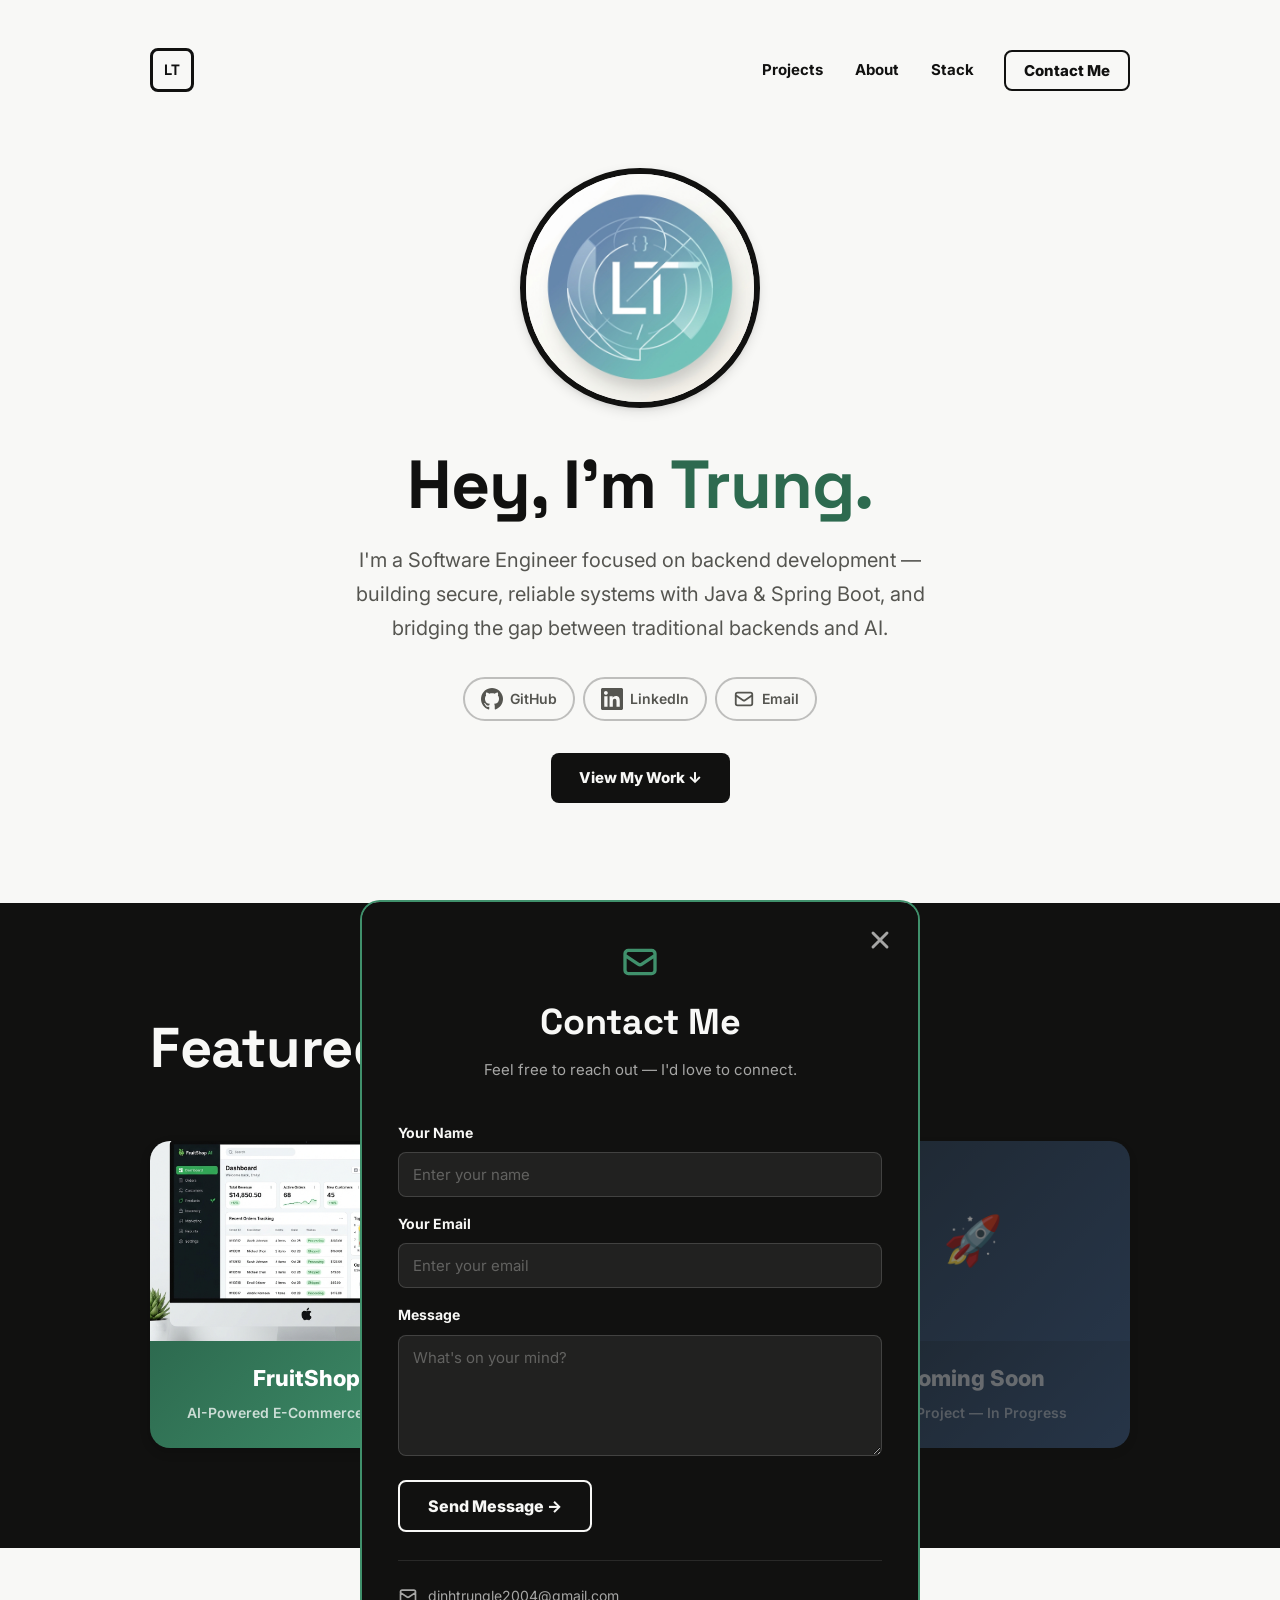
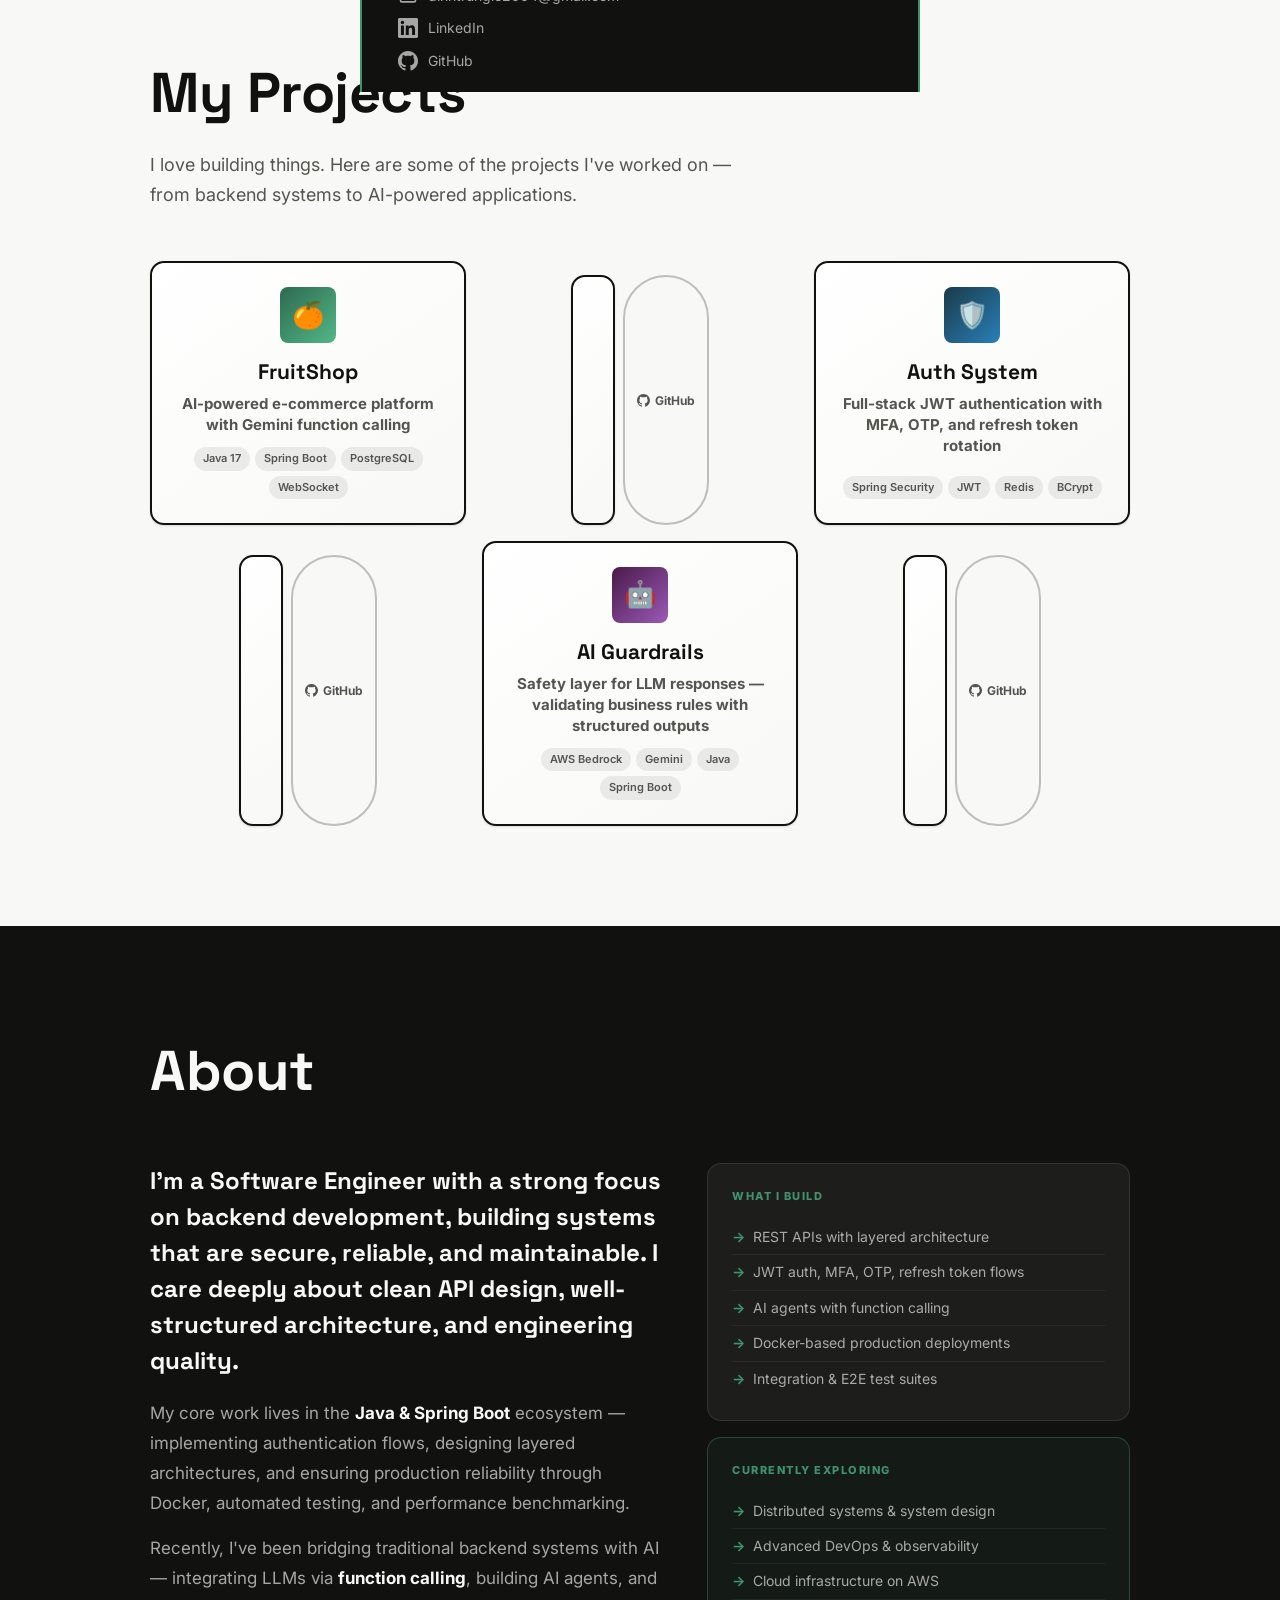
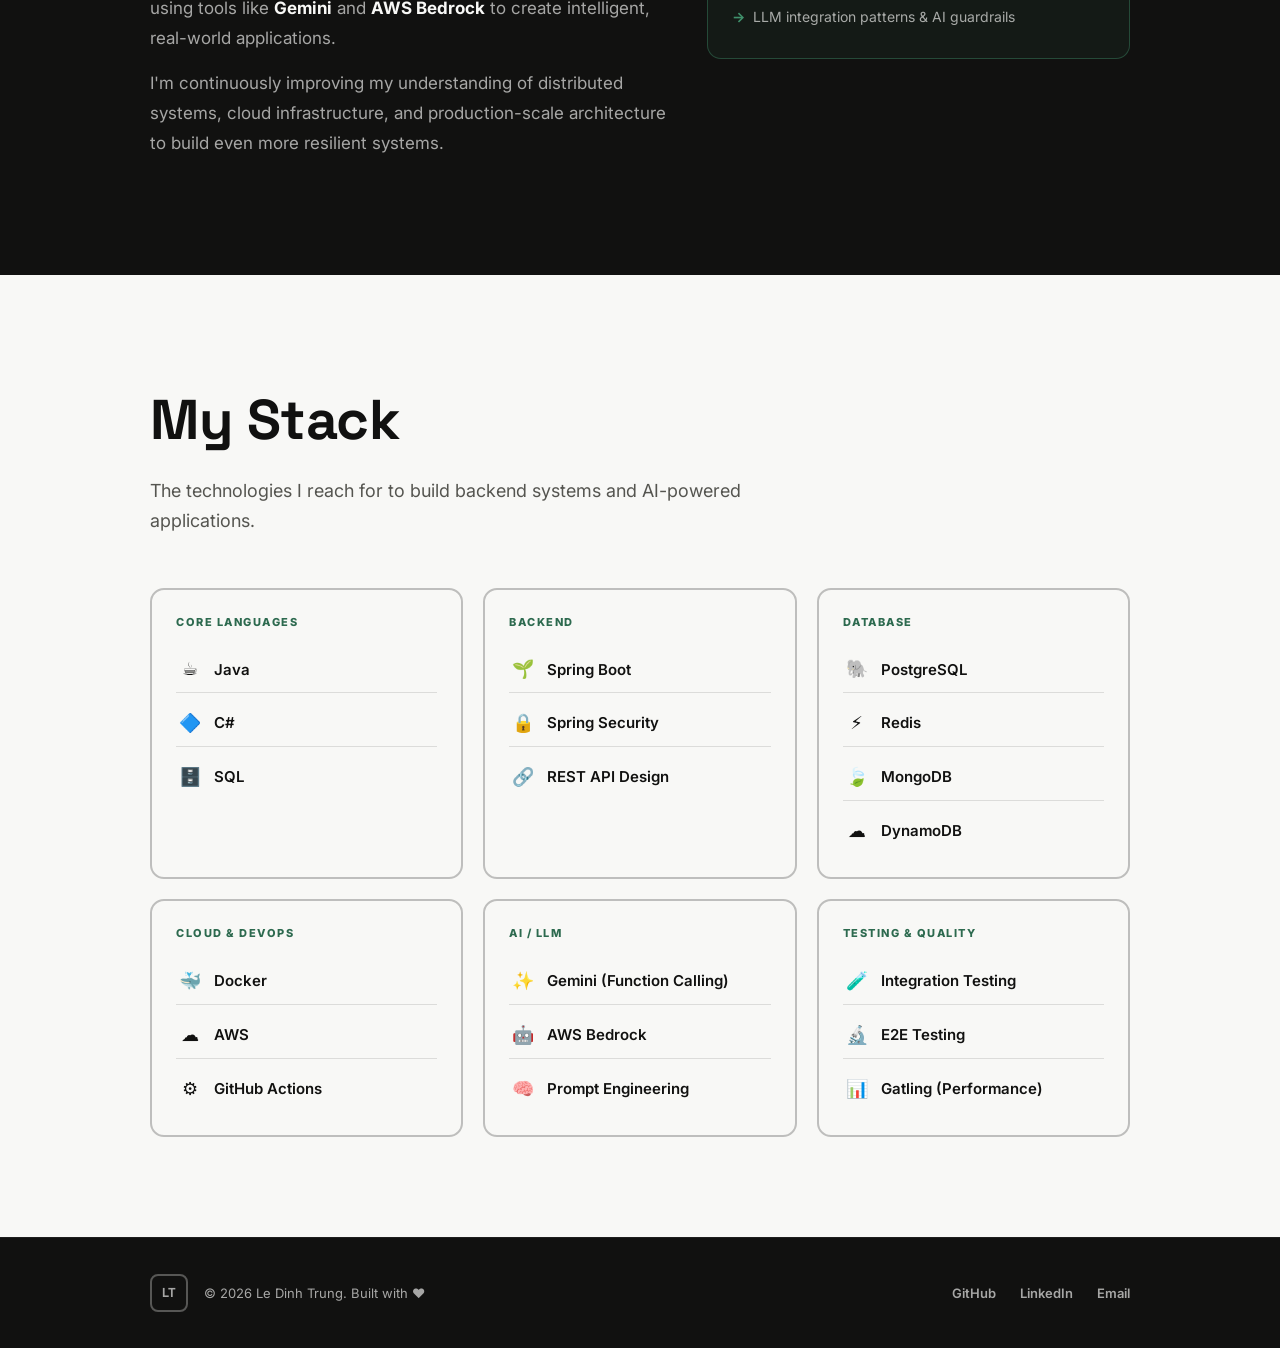
==== index.html @ ae36552a "push" ====
<!DOCTYPE html>
<html lang="en">
<head>
  <meta charset="UTF-8" />
  <meta name="viewport" content="width=device-width, initial-scale=1.0" />
  <meta name="description" content="Le Dinh Trung — Software Engineer specializing in backend development with Java & Spring Boot. Building secure, reliable systems and AI-powered applications." />
  <meta name="keywords" content="Le Dinh Trung, Backend Engineer, Java, Spring Boot, Software Engineer, Portfolio" />
  <meta name="author" content="Le Dinh Trung" />
  <meta property="og:title" content="Le Dinh Trung — Software Engineer" />
  <meta property="og:description" content="Backend Engineer building secure systems and AI-powered applications with Java & Spring Boot." />
  <meta property="og:type" content="website" />
  <title>Le Dinh Trung — Software Engineer</title>
  <link rel="preconnect" href="https://fonts.googleapis.com" />
  <link rel="preconnect" href="https://fonts.gstatic.com" crossorigin />
  <link href="https://fonts.googleapis.com/css2?family=Inter:wght@400;500;600;700;800;900&family=Space+Grotesk:wght@400;500;600;700&display=swap" rel="stylesheet" />
  <link rel="stylesheet" href="css/style.css" />
</head>
<body id="top">

  <!-- ========== STICKY NAV (shows on scroll) ========== -->
  <nav id="sticky-nav" aria-label="Sticky navigation">
    <div class="nav-inner">
      <a href="#top" class="nav-logo" aria-label="Go to top">LT</a>
      <div class="nav-links">
        <a href="#projects" class="nav-link">Projects</a>
        <a href="#about" class="nav-link">About</a>
        <a href="#stack" class="nav-link">Stack</a>
        <button class="nav-contact-btn" onclick="openContact()" aria-label="Open contact panel">Contact Me</button>
      </div>
      <button class="mobile-menu-btn" id="mobile-menu-btn" onclick="openMobileNav()" aria-label="Open menu" aria-expanded="false">
        <span></span><span></span><span></span>
      </button>
    </div>
  </nav>

  <!-- ========== MOBILE NAV OVERLAY ========== -->
  <div id="mobile-nav" class="mobile-nav" role="dialog" aria-modal="true" aria-label="Mobile navigation">
    <button class="mobile-nav-close" onclick="closeMobileNav()" aria-label="Close menu">
      <svg xmlns="http://www.w3.org/2000/svg" width="28" height="28" fill="none" viewBox="0 0 24 24" stroke="currentColor" stroke-width="2.5">
        <path stroke-linecap="round" stroke-linejoin="round" d="M6 18L18 6M6 6l12 12" />
      </svg>
    </button>
    <div class="mobile-nav-logo">LT</div>
    <nav class="mobile-nav-links" aria-label="Mobile navigation links">
      <a href="#projects" onclick="closeMobileNav()">Projects</a>
      <a href="#about" onclick="closeMobileNav()">About</a>
      <a href="#stack" onclick="closeMobileNav()">Stack</a>
      <button onclick="openContact(); closeMobileNav()">Contact Me</button>
    </nav>
  </div>

  <!-- ========== CONTACT PANEL ========== -->
  <div id="contact-panel" class="contact-panel" role="dialog" aria-modal="true" aria-label="Contact form">
    <button class="contact-close" onclick="closeContact()" aria-label="Close contact panel">
      <svg xmlns="http://www.w3.org/2000/svg" width="28" height="28" fill="none" viewBox="0 0 24 24" stroke="currentColor" stroke-width="2.5">
        <path stroke-linecap="round" stroke-linejoin="round" d="M6 18L18 6M6 6l12 12" />
      </svg>
    </button>
    <div class="contact-panel-inner">
      <div class="contact-icon">
        <svg xmlns="http://www.w3.org/2000/svg" width="40" height="40" fill="none" viewBox="0 0 24 24" stroke="currentColor" stroke-width="2">
          <path stroke-linecap="round" stroke-linejoin="round" d="M3 8l7.89 5.26a2 2 0 002.22 0L21 8M5 19h14a2 2 0 002-2V7a2 2 0 00-2-2H5a2 2 0 00-2 2v10a2 2 0 002 2z" />
        </svg>
      </div>
      <h2 class="contact-title">Contact Me</h2>
      <p class="contact-subtitle">Feel free to reach out — I'd love to connect.</p>
      <form class="contact-form" action="mailto:dinhtrungle2004@gmail.com" method="GET" enctype="text/plain" id="contact-form">
        <label for="contact-name">Your Name</label>
        <input type="text" id="contact-name" name="Your Name" placeholder="Enter your name" required />
        <label for="contact-email">Your Email</label>
        <input type="email" id="contact-email" name="Your Email" placeholder="Enter your email" required />
        <label for="contact-message">Message</label>
        <textarea id="contact-message" name="body" placeholder="What's on your mind?" rows="5" required></textarea>
        <button type="submit" class="contact-submit">Send Message →</button>
      </form>
      <div class="contact-links">
        <a href="mailto:dinhtrungle2004@gmail.com" target="_blank" rel="noopener" aria-label="Email">
          <svg xmlns="http://www.w3.org/2000/svg" width="20" height="20" fill="none" viewBox="0 0 24 24" stroke="currentColor" stroke-width="2"><path stroke-linecap="round" stroke-linejoin="round" d="M3 8l7.89 5.26a2 2 0 002.22 0L21 8M5 19h14a2 2 0 002-2V7a2 2 0 00-2-2H5a2 2 0 00-2 2v10a2 2 0 002 2z" /></svg>
          dinhtrungle2004@gmail.com
        </a>
        <a href="https://www.linkedin.com/in/trung-wolford/" target="_blank" rel="noopener" aria-label="LinkedIn">
          <svg xmlns="http://www.w3.org/2000/svg" width="20" height="20" viewBox="0 0 24 24" fill="currentColor"><path d="M20.447 20.452h-3.554v-5.569c0-1.328-.027-3.037-1.852-3.037-1.853 0-2.136 1.445-2.136 2.939v5.667H9.351V9h3.414v1.561h.046c.477-.9 1.637-1.85 3.37-1.85 3.601 0 4.267 2.37 4.267 5.455v6.286zM5.337 7.433c-1.144 0-2.063-.926-2.063-2.065 0-1.138.92-2.063 2.063-2.063 1.14 0 2.064.925 2.064 2.063 0 1.139-.925 2.065-2.064 2.065zm1.782 13.019H3.555V9h3.564v11.452zM22.225 0H1.771C.792 0 0 .774 0 1.729v20.542C0 23.227.792 24 1.771 24h20.451C23.2 24 24 23.227 24 22.271V1.729C24 .774 23.2 0 22.222 0h.003z"/></svg>
          LinkedIn
        </a>
        <a href="https://github.com/TrungWolford" target="_blank" rel="noopener" aria-label="GitHub">
          <svg xmlns="http://www.w3.org/2000/svg" width="20" height="20" viewBox="0 0 24 24" fill="currentColor"><path d="M12 0c-6.626 0-12 5.373-12 12 0 5.302 3.438 9.8 8.207 11.387.599.111.793-.261.793-.577v-2.234c-3.338.726-4.033-1.416-4.033-1.416-.546-1.387-1.333-1.756-1.333-1.756-1.089-.745.083-.729.083-.729 1.205.084 1.839 1.237 1.839 1.237 1.07 1.834 2.807 1.304 3.492.997.107-.775.418-1.305.762-1.604-2.665-.305-5.467-1.334-5.467-5.931 0-1.311.469-2.381 1.236-3.221-.124-.303-.535-1.524.117-3.176 0 0 1.008-.322 3.301 1.23.957-.266 1.983-.399 3.003-.404 1.02.005 2.047.138 3.006.404 2.291-1.552 3.297-1.23 3.297-1.23.653 1.653.242 2.874.118 3.176.77.84 1.235 1.911 1.235 3.221 0 4.609-2.807 5.624-5.479 5.921.43.372.823 1.102.823 2.222v3.293c0 .319.192.694.801.576 4.765-1.589 8.199-6.086 8.199-11.386 0-6.627-5.373-12-12-12z"/></svg>
          GitHub
        </a>
      </div>
    </div>
  </div>
  <div id="contact-overlay" class="contact-overlay" onclick="closeContact()"></div>

  <!-- ========== HERO ========== -->
  <header id="hero" class="hero section-light">
    <div class="hero-inner container">
      <!-- Static nav (visible at top, hidden on scroll when sticky-nav appears) -->
      <nav class="hero-nav" aria-label="Primary navigation">
        <a href="#top" class="nav-logo" aria-label="Go to top">LT</a>
        <div class="nav-links">
          <a href="#projects" class="nav-link">Projects</a>
          <a href="#about" class="nav-link">About</a>
          <a href="#stack" class="nav-link">Stack</a>
          <button class="nav-contact-btn" onclick="openContact()" aria-label="Open contact panel">Contact Me</button>
        </div>
        <button class="mobile-menu-btn" onclick="openMobileNav()" aria-label="Open menu">
          <span></span><span></span><span></span>
        </button>
      </nav>

      <div class="hero-content">
        <div class="hero-avatar-wrap">
          <img
            src="img/profile.png"
            alt="Photo of Le Dinh Trung"
            class="hero-avatar"
            id="hero-avatar"
            loading="eager"
            onerror="this.src='img/profile-placeholder.svg'"
          />
        </div>
        <div class="hero-text fade-in-up">
          <h1 class="hero-greeting">
            Hey, I'm <span class="accent">Trung.</span>
          </h1>
          <p class="hero-intro">
            I'm a Software Engineer focused on backend development — building secure, reliable systems with Java &amp; Spring Boot, and bridging the gap between traditional backends and AI.
          </p>
          <div class="hero-socials">
            <a href="https://github.com/TrungWolford" target="_blank" rel="noopener" class="social-link" aria-label="GitHub profile">
              <svg xmlns="http://www.w3.org/2000/svg" width="22" height="22" viewBox="0 0 24 24" fill="currentColor"><path d="M12 0c-6.626 0-12 5.373-12 12 0 5.302 3.438 9.8 8.207 11.387.599.111.793-.261.793-.577v-2.234c-3.338.726-4.033-1.416-4.033-1.416-.546-1.387-1.333-1.756-1.333-1.756-1.089-.745.083-.729.083-.729 1.205.084 1.839 1.237 1.839 1.237 1.07 1.834 2.807 1.304 3.492.997.107-.775.418-1.305.762-1.604-2.665-.305-5.467-1.334-5.467-5.931 0-1.311.469-2.381 1.236-3.221-.124-.303-.535-1.524.117-3.176 0 0 1.008-.322 3.301 1.23.957-.266 1.983-.399 3.003-.404 1.02.005 2.047.138 3.006.404 2.291-1.552 3.297-1.23 3.297-1.23.653 1.653.242 2.874.118 3.176.77.84 1.235 1.911 1.235 3.221 0 4.609-2.807 5.624-5.479 5.921.43.372.823 1.102.823 2.222v3.293c0 .319.192.694.801.576 4.765-1.589 8.199-6.086 8.199-11.386 0-6.627-5.373-12-12-12z"/></svg>
              GitHub
            </a>
            <a href="https://www.linkedin.com/in/trung-wolford/" target="_blank" rel="noopener" class="social-link" aria-label="LinkedIn profile">
              <svg xmlns="http://www.w3.org/2000/svg" width="22" height="22" viewBox="0 0 24 24" fill="currentColor"><path d="M20.447 20.452h-3.554v-5.569c0-1.328-.027-3.037-1.852-3.037-1.853 0-2.136 1.445-2.136 2.939v5.667H9.351V9h3.414v1.561h.046c.477-.9 1.637-1.85 3.37-1.85 3.601 0 4.267 2.37 4.267 5.455v6.286zM5.337 7.433c-1.144 0-2.063-.926-2.063-2.065 0-1.138.92-2.063 2.063-2.063 1.14 0 2.064.925 2.064 2.063 0 1.139-.925 2.065-2.064 2.065zm1.782 13.019H3.555V9h3.564v11.452zM22.225 0H1.771C.792 0 0 .774 0 1.729v20.542C0 23.227.792 24 1.771 24h20.451C23.2 24 24 23.227 24 22.271V1.729C24 .774 23.2 0 22.222 0h.003z"/></svg>
              LinkedIn
            </a>
            <a href="mailto:dinhtrungle2004@gmail.com" class="social-link" aria-label="Send email">
              <svg xmlns="http://www.w3.org/2000/svg" width="22" height="22" fill="none" viewBox="0 0 24 24" stroke="currentColor" stroke-width="2"><path stroke-linecap="round" stroke-linejoin="round" d="M3 8l7.89 5.26a2 2 0 002.22 0L21 8M5 19h14a2 2 0 002-2V7a2 2 0 00-2-2H5a2 2 0 00-2 2v10a2 2 0 002 2z" /></svg>
              Email
            </a>
          </div>
          <a href="#projects" class="hero-cta">View My Work ↓</a>
        </div>
      </div>
    </div>
  </header>

  <!-- ========== FEATURED WORK ========== -->
  <section id="featured" class="section-dark featured-section" aria-label="Featured work">
    <div class="container">
      <h2 class="section-title section-title--light">Featured Work</h2>
      <div class="featured-grid" id="featured-grid">
        <!-- Populated by JS -->
      </div>
    </div>
  </section>

  <!-- ========== PROJECTS ========== -->
  <section id="projects" class="section-light" aria-label="All projects">
    <div class="container">
      <h2 class="section-title">My Projects</h2>
      <p class="section-subtitle">I love building things. Here are some of the projects I've worked on — from backend systems to AI-powered applications.</p>
      <div class="projects-grid" id="projects-grid">
        <!-- Populated by JS -->
      </div>
    </div>
  </section>

  <!-- ========== ABOUT ========== -->
  <section id="about" class="section-dark about-section" aria-label="About me">
    <div class="container">
      <h2 class="section-title section-title--light">About</h2>
      <div class="about-grid">
        <div class="about-text">
          <p class="about-intro">
            I'm a Software Engineer with a strong focus on backend development, building systems that are secure, reliable, and maintainable. I care deeply about clean API design, well-structured architecture, and engineering quality.
          </p>
          <p class="about-body">
            My core work lives in the <strong>Java & Spring Boot</strong> ecosystem — implementing authentication flows, designing layered architectures, and ensuring production reliability through Docker, automated testing, and performance benchmarking.
          </p>
          <p class="about-body">
            Recently, I've been bridging traditional backend systems with AI — integrating LLMs via <strong>function calling</strong>, building AI agents, and using tools like <strong>Gemini</strong> and <strong>AWS Bedrock</strong> to create intelligent, real-world applications.
          </p>
          <p class="about-body">
            I'm continuously improving my understanding of distributed systems, cloud infrastructure, and production-scale architecture to build even more resilient systems.
          </p>
        </div>
        <div class="about-focus">
          <div class="focus-card">
            <div class="focus-label">What I build</div>
            <ul class="focus-list">
              <li>REST APIs with layered architecture</li>
              <li>JWT auth, MFA, OTP, refresh token flows</li>
              <li>AI agents with function calling</li>
              <li>Docker-based production deployments</li>
              <li>Integration &amp; E2E test suites</li>
            </ul>
          </div>
          <div class="focus-card currently-card">
            <div class="focus-label">Currently exploring</div>
            <ul class="focus-list">
              <li>Distributed systems &amp; system design</li>
              <li>Advanced DevOps &amp; observability</li>
              <li>Cloud infrastructure on AWS</li>
              <li>LLM integration patterns &amp; AI guardrails</li>
            </ul>
          </div>
        </div>
      </div>
    </div>
  </section>

  <!-- ========== TECH STACK ========== -->
  <section id="stack" class="section-light stack-section" aria-label="Technology stack">
    <div class="container">
      <h2 class="section-title">My Stack</h2>
      <p class="section-subtitle">The technologies I reach for to build backend systems and AI-powered applications.</p>
      <div class="stack-grid" id="stack-grid">
        <!-- Populated by JS -->
      </div>
    </div>
  </section>

  <!-- ========== FOOTER ========== -->
  <footer class="footer section-dark" aria-label="Footer">
    <div class="container footer-inner">
      <div class="footer-left">
        <span class="footer-logo">LT</span>
        <span class="footer-copy">© 2026 Le Dinh Trung. Built with ♥</span>
      </div>
      <div class="footer-links">
        <a href="https://github.com/TrungWolford" target="_blank" rel="noopener" aria-label="GitHub">GitHub</a>
        <a href="https://www.linkedin.com/in/trung-wolford/" target="_blank" rel="noopener" aria-label="LinkedIn">LinkedIn</a>
        <a href="mailto:dinhtrungle2004@gmail.com" aria-label="Email">Email</a>
      </div>
    </div>
  </footer>

  <script src="js/data.js"></script>
  <script src="js/main.js"></script>
</body>
</html>
---- css/style.css ----
/* ===========================
   DESIGN TOKENS
=========================== */
:root {
  --bg-light: #f8f8f6;
  --bg-dark: #111110;
  --text-primary: #111110;
  --text-secondary: #555550;
  --text-muted: #8a8a85;
  --text-light: #f8f8f6;
  --text-light-muted: rgba(248, 248, 246, 0.65);
  --accent: #2d6a4f;
  --accent-hover: #1b4332;
  --accent-light: #40916c;
  --border-dark: #111110;
  --border-light: rgba(17, 17, 16, 0.12);
  --border-light-strong: rgba(17, 17, 16, 0.25);
  --shadow-sm: 0 1px 3px rgba(0,0,0,0.08), 0 1px 2px rgba(0,0,0,0.06);
  --shadow-md: 0 4px 12px rgba(0,0,0,0.10), 0 2px 4px rgba(0,0,0,0.06);
  --shadow-lg: 0 16px 40px rgba(0,0,0,0.14), 0 4px 8px rgba(0,0,0,0.06);
  --radius-sm: 8px;
  --radius-md: 14px;
  --radius-lg: 20px;
  --radius-full: 9999px;
  --font-primary: 'Inter', system-ui, -apple-system, sans-serif;
  --font-display: 'Space Grotesk', 'Inter', system-ui, sans-serif;
  --transition-fast: 150ms ease;
  --transition-base: 220ms ease;
  --transition-slow: 350ms ease;
  --max-width: 1100px;
  --nav-height: 72px;
}

/* ===========================
   RESET & BASE
=========================== */
*, *::before, *::after {
  box-sizing: border-box;
  margin: 0;
  padding: 0;
}

html {
  scroll-behavior: smooth;
  font-size: 16px;
  -webkit-text-size-adjust: 100%;
}

@media (prefers-reduced-motion: reduce) {
  html { scroll-behavior: auto; }
  *, *::before, *::after {
    animation-duration: 0.01ms !important;
    animation-iteration-count: 1 !important;
    transition-duration: 0.01ms !important;
  }
}

body {
  font-family: var(--font-primary);
  background-color: var(--bg-light);
  color: var(--text-primary);
  line-height: 1.6;
  overflow-x: hidden;
  -webkit-font-smoothing: antialiased;
  -moz-osx-font-smoothing: grayscale;
}

a {
  color: inherit;
  text-decoration: none;
}

ul { list-style: none; }

img {
  max-width: 100%;
  height: auto;
  display: block;
}

button {
  cursor: pointer;
  background: none;
  border: none;
  font-family: inherit;
}

/* Focus styles for accessibility */
:focus-visible {
  outline: 2px solid var(--accent-light);
  outline-offset: 3px;
  border-radius: 4px;
}

/* ===========================
   LAYOUT
=========================== */
.container {
  width: 100%;
  max-width: var(--max-width);
  margin: 0 auto;
  padding: 0 clamp(20px, 5vw, 60px);
}

.section-light { background: var(--bg-light); }
.section-dark { background: var(--bg-dark); }

/* ===========================
   STICKY NAV
=========================== */
#sticky-nav {
  position: fixed;
  top: 0;
  left: 0;
  right: 0;
  z-index: 100;
  background: rgba(248, 248, 246, 0.96);
  backdrop-filter: blur(12px);
  -webkit-backdrop-filter: blur(12px);
  border-bottom: 1px solid var(--border-light);
  transform: translateY(-100%);
  transition: transform var(--transition-base);
  height: var(--nav-height);
}

#sticky-nav.visible {
  transform: translateY(0);
}

.nav-inner {
  max-width: var(--max-width);
  margin: 0 auto;
  padding: 0 clamp(20px, 5vw, 60px);
  height: 100%;
  display: flex;
  align-items: center;
  gap: 32px;
}

/* ===========================
   NAVIGATION SHARED
=========================== */
.nav-logo {
  display: inline-flex;
  align-items: center;
  justify-content: center;
  width: 44px;
  height: 44px;
  border: 3px solid var(--text-primary);
  border-radius: var(--radius-sm);
  font-family: var(--font-display);
  font-weight: 800;
  font-size: 15px;
  letter-spacing: 0.5px;
  color: var(--text-primary);
  transition: background var(--transition-fast), color var(--transition-fast);
  flex-shrink: 0;
}

.nav-logo:hover {
  background: var(--text-primary);
  color: var(--bg-light);
}

.nav-links {
  display: flex;
  align-items: center;
  gap: 4px;
  margin-left: auto;
}

.nav-link {
  font-weight: 700;
  font-size: 15px;
  color: var(--text-primary);
  padding: 8px 14px;
  border-radius: var(--radius-sm);
  transition: background var(--transition-fast), color var(--transition-fast);
  position: relative;
}

.nav-link::after {
  content: '';
  position: absolute;
  bottom: 4px;
  left: 14px;
  right: 14px;
  height: 2px;
  background: var(--accent);
  transform: scaleX(0);
  transform-origin: left;
  transition: transform var(--transition-base);
}

.nav-link:hover::after,
.nav-link.active::after {
  transform: scaleX(1);
}

.nav-link:hover { color: var(--accent); }
.nav-link.active { color: var(--accent); }

.nav-contact-btn {
  margin-left: 12px;
  padding: 9px 18px;
  border: 2.5px solid var(--text-primary);
  border-radius: var(--radius-sm);
  font-weight: 800;
  font-size: 15px;
  color: var(--text-primary);
  transition: background var(--transition-fast), color var(--transition-fast);
}

.nav-contact-btn:hover {
  background: var(--text-primary);
  color: var(--bg-light);
}

/* Mobile menu button */
.mobile-menu-btn {
  display: none;
  flex-direction: column;
  gap: 5px;
  padding: 8px;
  margin-left: auto;
}

.mobile-menu-btn span {
  display: block;
  width: 24px;
  height: 2.5px;
  background: var(--text-primary);
  border-radius: 2px;
  transition: transform var(--transition-base), opacity var(--transition-base);
}

/* ===========================
   MOBILE NAV OVERLAY
=========================== */
.mobile-nav {
  position: fixed;
  inset: 0;
  z-index: 200;
  background: var(--bg-light);
  display: flex;
  flex-direction: column;
  align-items: center;
  justify-content: center;
  gap: 0;
  transform: translateX(100%);
  transition: transform var(--transition-slow);
}

.mobile-nav.open {
  transform: translateX(0);
}

.mobile-nav-close {
  position: absolute;
  top: 20px;
  right: 24px;
  padding: 8px;
  color: var(--text-primary);
}

.mobile-nav-logo {
  position: absolute;
  top: 20px;
  left: 24px;
  display: inline-flex;
  align-items: center;
  justify-content: center;
  width: 44px;
  height: 44px;
  border: 3px solid var(--text-primary);
  border-radius: var(--radius-sm);
  font-family: var(--font-display);
  font-weight: 800;
  font-size: 15px;
}

.mobile-nav-links {
  display: flex;
  flex-direction: column;
  align-items: center;
  gap: 8px;
  width: 100%;
  padding: 0 32px;
}

.mobile-nav-links a,
.mobile-nav-links button {
  display: block;
  width: 100%;
  text-align: center;
  font-weight: 800;
  font-size: clamp(28px, 7vw, 42px);
  color: var(--text-primary);
  padding: 12px 0;
  border-radius: var(--radius-sm);
  transition: color var(--transition-fast);
  font-family: var(--font-display);
  border: none;
  background: none;
  font-family: inherit;
}

.mobile-nav-links a:hover,
.mobile-nav-links button:hover {
  color: var(--accent);
}

/* ===========================
   CONTACT PANEL
=========================== */
.contact-overlay {
  position: fixed;
  inset: 0;
  z-index: 150;
  background: rgba(0,0,0,0.5);
  backdrop-filter: blur(4px);
  opacity: 0;
  pointer-events: none;
  transition: opacity var(--transition-base);
}

.contact-overlay.active {
  opacity: 1;
  pointer-events: auto;
}

.contact-panel {
  position: fixed;
  bottom: 0;
  left: 50%;
  transform: translateX(-50%) translateY(100%);
  z-index: 160;
  width: min(92vw, 560px);
  max-height: 88vh;
  overflow-y: auto;
  background: var(--bg-dark);
  color: var(--text-light);
  border-radius: var(--radius-lg) var(--radius-lg) 0 0;
  border: 2px solid var(--accent-light);
  border-bottom: none;
  padding: 40px 36px 48px;
  transition: transform var(--transition-slow);
}

.contact-panel.open {
  transform: translateX(-50%) translateY(0);
}

.contact-close {
  position: absolute;
  top: 16px;
  right: 16px;
  color: var(--text-light-muted);
  padding: 8px;
  transition: color var(--transition-fast);
}

.contact-close:hover { color: var(--text-light); }

.contact-icon {
  display: flex;
  justify-content: center;
  margin-bottom: 12px;
  color: var(--accent-light);
}

.contact-title {
  font-family: var(--font-display);
  font-weight: 800;
  font-size: clamp(28px, 5vw, 36px);
  text-align: center;
  color: var(--text-light);
}

.contact-subtitle {
  text-align: center;
  color: var(--text-light-muted);
  margin-top: 6px;
  margin-bottom: 28px;
  font-size: 15px;
}

.contact-form {
  display: flex;
  flex-direction: column;
  gap: 4px;
}

.contact-form label {
  font-weight: 700;
  font-size: 14px;
  color: var(--text-light);
  margin-top: 12px;
  margin-bottom: 4px;
  display: block;
}

.contact-form input,
.contact-form textarea {
  width: 100%;
  padding: 12px 14px;
  background: rgba(255,255,255,0.07);
  border: 1.5px solid rgba(255,255,255,0.15);
  border-radius: var(--radius-sm);
  color: var(--text-light);
  font-family: inherit;
  font-size: 15px;
  transition: border-color var(--transition-fast), background var(--transition-fast);
  resize: vertical;
}

.contact-form input:focus,
.contact-form textarea:focus {
  outline: none;
  border-color: var(--accent-light);
  background: rgba(255,255,255,0.1);
}

.contact-form input::placeholder,
.contact-form textarea::placeholder {
  color: rgba(248,248,246,0.3);
}

.contact-submit {
  margin-top: 20px;
  padding: 14px 28px;
  border: 2.5px solid var(--text-light);
  border-radius: var(--radius-sm);
  font-weight: 800;
  font-size: 16px;
  color: var(--text-light);
  transition: background var(--transition-fast), color var(--transition-fast);
  align-self: flex-start;
}

.contact-submit:hover {
  background: var(--text-light);
  color: var(--bg-dark);
}

.contact-links {
  display: flex;
  flex-direction: column;
  gap: 10px;
  margin-top: 28px;
  padding-top: 24px;
  border-top: 1px solid rgba(255,255,255,0.1);
}

.contact-links a {
  display: flex;
  align-items: center;
  gap: 10px;
  font-size: 14px;
  color: var(--text-light-muted);
  transition: color var(--transition-fast);
}

.contact-links a:hover { color: var(--accent-light); }

/* ===========================
   HERO
=========================== */
.hero {
  min-height: 100vh;
  display: flex;
  flex-direction: column;
}

.hero-inner {
  flex: 1;
  display: flex;
  flex-direction: column;
  padding-top: 32px;
  padding-bottom: 80px;
}

.hero-nav {
  display: flex;
  align-items: center;
  gap: 32px;
  padding: 16px 0;
  margin-bottom: 0;
}

.hero-content {
  flex: 1;
  display: flex;
  flex-direction: column;
  align-items: center;
  justify-content: center;
  text-align: center;
  padding: 60px 0 20px;
}

.hero-avatar-wrap {
  margin-bottom: 40px;
  animation: fadeIn 0.6s ease forwards;
}

.hero-avatar {
  width: clamp(160px, 25vw, 240px);
  height: clamp(160px, 25vw, 240px);
  border-radius: 50%;
  border: 6px solid var(--text-primary);
  object-fit: cover;
  transition: border-color var(--transition-base), box-shadow var(--transition-base);
  box-shadow: var(--shadow-md);
}

.hero-avatar:hover {
  border-color: var(--accent);
  box-shadow: 0 0 0 4px rgba(45,106,79,0.15), var(--shadow-lg);
}

.hero-text {
  max-width: 700px;
}

.hero-greeting {
  font-family: var(--font-display);
  font-weight: 800;
  font-size: clamp(36px, 6vw, 68px);
  line-height: 1.1;
  color: var(--text-primary);
  margin-bottom: 20px;
  letter-spacing: -1px;
}

.hero-greeting .accent {
  color: var(--accent);
}

.hero-intro {
  font-size: clamp(16px, 2.2vw, 20px);
  color: var(--text-secondary);
  line-height: 1.7;
  margin-bottom: 32px;
  max-width: 580px;
  margin-left: auto;
  margin-right: auto;
}

.hero-socials {
  display: flex;
  align-items: center;
  justify-content: center;
  gap: 8px;
  flex-wrap: wrap;
  margin-bottom: 32px;
}

.social-link {
  display: inline-flex;
  align-items: center;
  gap: 7px;
  padding: 9px 16px;
  border: 2px solid var(--border-light-strong);
  border-radius: var(--radius-full);
  font-weight: 600;
  font-size: 14px;
  color: var(--text-secondary);
  transition: border-color var(--transition-fast), color var(--transition-fast), background var(--transition-fast);
}

.social-link:hover {
  border-color: var(--text-primary);
  color: var(--text-primary);
  background: rgba(17,17,16,0.04);
}

.hero-cta {
  display: inline-block;
  padding: 13px 28px;
  background: var(--text-primary);
  color: var(--bg-light);
  font-weight: 800;
  font-size: 15px;
  border-radius: var(--radius-sm);
  transition: background var(--transition-fast), transform var(--transition-fast);
}

.hero-cta:hover {
  background: var(--accent);
  transform: translateY(-2px);
}

/* ===========================
   SECTION TITLES
=========================== */
.section-title {
  font-family: var(--font-display);
  font-weight: 800;
  font-size: clamp(32px, 5vw, 56px);
  color: var(--text-primary);
  letter-spacing: -0.5px;
  margin-bottom: 12px;
}

.section-title--light {
  color: var(--text-light);
}

.section-subtitle {
  font-size: clamp(16px, 2vw, 18px);
  color: var(--text-secondary);
  max-width: 620px;
  margin-bottom: 48px;
  line-height: 1.65;
}

/* ===========================
   FEATURED SECTION
=========================== */
.featured-section {
  padding: clamp(60px, 8vw, 100px) 0;
}

.featured-section .section-title {
  margin-bottom: 48px;
}

.featured-grid {
  display: grid;
  grid-template-columns: repeat(3, 1fr);
  gap: 20px;
}

.featured-card {
  border-radius: var(--radius-lg);
  overflow: hidden;
  box-shadow: var(--shadow-md);
  transition: transform var(--transition-base), box-shadow var(--transition-base);
  text-decoration: none;
  display: block;
  cursor: pointer;
}

.featured-card:hover {
  transform: translateY(-6px);
  box-shadow: var(--shadow-lg);
}

.featured-card-image {
  width: 100%;
  height: 200px;
  overflow: hidden;
  background: var(--bg-dark);
}

.featured-card-image img {
  width: 100%;
  height: 100%;
  object-fit: cover;
  transition: transform var(--transition-slow);
}

.featured-card:hover .featured-card-image img {
  transform: scale(1.04);
}

.featured-card-image-placeholder {
  width: 100%;
  height: 100%;
  display: flex;
  align-items: center;
  justify-content: center;
  font-size: 48px;
  background: var(--placeholder-gradient, linear-gradient(135deg, #2d6a4f, #40916c));
}

.featured-card-body {
  padding: 20px 24px 24px;
  font-weight: 800;
  font-size: clamp(18px, 2.2vw, 22px);
  text-align: center;
}

.featured-card-tagline {
  font-weight: 600;
  font-size: 14px;
  margin-top: 6px;
  opacity: 0.75;
}

/* ===========================
   PROJECTS SECTION
=========================== */
#projects {
  padding: clamp(60px, 8vw, 100px) 0;
}

#projects .section-subtitle {
  margin-bottom: 52px;
}

.projects-grid {
  display: grid;
  grid-template-columns: repeat(3, 1fr);
  gap: 16px;
}

.project-card {
  background: linear-gradient(145deg, #ffffff, var(--bg-light));
  border: 2.5px solid var(--border-dark);
  border-radius: var(--radius-md);
  padding: 24px 20px;
  display: flex;
  flex-direction: column;
  align-items: center;
  text-align: center;
  cursor: pointer;
  transition: transform var(--transition-base), box-shadow var(--transition-base);
  box-shadow: var(--shadow-sm);
  text-decoration: none;
  color: inherit;
  position: relative;
}

.project-card:hover {
  transform: translateY(-5px);
  box-shadow: var(--shadow-lg);
}

.project-icon {
  width: 56px;
  height: 56px;
  border-radius: var(--radius-sm);
  object-fit: cover;
  margin-bottom: 12px;
  box-shadow: var(--shadow-sm);
}

.project-icon-placeholder {
  width: 56px;
  height: 56px;
  border-radius: var(--radius-sm);
  margin-bottom: 12px;
  display: flex;
  align-items: center;
  justify-content: center;
  font-size: 26px;
  font-weight: 800;
  font-family: var(--font-display);
  color: white;
  flex-shrink: 0;
}

.project-name {
  font-family: var(--font-display);
  font-weight: 800;
  font-size: clamp(17px, 2vw, 21px);
  color: var(--text-primary);
  margin-bottom: 4px;
  transition: color var(--transition-fast);
}

.project-card:hover .project-name {
  color: var(--accent);
}

.project-tagline {
  font-weight: 700;
  font-size: clamp(13px, 1.5vw, 15px);
  color: var(--text-secondary);
  line-height: 1.4;
  margin-bottom: 12px;
}

.project-tags {
  display: flex;
  flex-wrap: wrap;
  gap: 5px;
  justify-content: center;
  margin-top: auto;
}

.project-tag {
  font-size: 11px;
  font-weight: 600;
  padding: 3px 9px;
  background: rgba(17,17,16,0.07);
  border-radius: var(--radius-full);
  color: var(--text-secondary);
}

.project-links {
  display: flex;
  gap: 8px;
  margin-top: 14px;
  flex-wrap: wrap;
  justify-content: center;
}

.project-link-btn {
  display: inline-flex;
  align-items: center;
  gap: 5px;
  padding: 6px 12px;
  border: 2px solid var(--border-light-strong);
  border-radius: var(--radius-full);
  font-size: 12px;
  font-weight: 700;
  color: var(--text-secondary);
  transition: border-color var(--transition-fast), color var(--transition-fast), background var(--transition-fast);
  text-decoration: none;
}

.project-link-btn:hover {
  border-color: var(--text-primary);
  color: var(--text-primary);
  background: rgba(17,17,16,0.05);
}

.project-badge {
  position: absolute;
  top: 10px;
  right: 10px;
  font-size: 10px;
  font-weight: 800;
  padding: 3px 8px;
  background: var(--bg-dark);
  color: var(--text-light);
  border-radius: var(--radius-full);
}

/* ===========================
   ABOUT SECTION
=========================== */
.about-section {
  padding: clamp(60px, 8vw, 100px) 0;
}

.about-section .section-title {
  margin-bottom: 48px;
}

.about-grid {
  display: grid;
  grid-template-columns: 1.1fr 0.9fr;
  gap: 40px;
  align-items: start;
}

.about-intro {
  font-family: var(--font-display);
  font-size: clamp(18px, 2.5vw, 24px);
  font-weight: 700;
  color: var(--text-light);
  line-height: 1.5;
  margin-bottom: 20px;
}

.about-body {
  font-size: clamp(15px, 1.8vw, 17px);
  color: var(--text-light-muted);
  line-height: 1.75;
  margin-bottom: 16px;
}

.about-body strong {
  color: var(--text-light);
  font-weight: 700;
}

.about-focus {
  display: flex;
  flex-direction: column;
  gap: 16px;
}

.focus-card {
  background: rgba(255,255,255,0.05);
  border: 1.5px solid rgba(255,255,255,0.1);
  border-radius: var(--radius-md);
  padding: 24px;
}

.currently-card {
  border-color: rgba(64, 145, 108, 0.4);
  background: rgba(64, 145, 108, 0.08);
}

.focus-label {
  font-weight: 800;
  font-size: 11px;
  letter-spacing: 1.5px;
  text-transform: uppercase;
  color: var(--accent-light);
  margin-bottom: 14px;
}

.focus-list li {
  font-size: 14px;
  color: var(--text-light-muted);
  padding: 6px 0;
  border-bottom: 1px solid rgba(255,255,255,0.06);
  display: flex;
  align-items: center;
  gap: 8px;
}

.focus-list li::before {
  content: '→';
  color: var(--accent-light);
  font-weight: 700;
  flex-shrink: 0;
}

.focus-list li:last-child { border-bottom: none; }

/* ===========================
   STACK SECTION
=========================== */
.stack-section {
  padding: clamp(60px, 8vw, 100px) 0;
}

.stack-section .section-subtitle {
  margin-bottom: 52px;
}

.stack-grid {
  display: grid;
  grid-template-columns: repeat(auto-fill, minmax(280px, 1fr));
  gap: 20px;
}

.stack-group {
  border: 2px solid var(--border-light-strong);
  border-radius: var(--radius-md);
  padding: 24px;
}

.stack-group-label {
  font-size: 11px;
  font-weight: 800;
  letter-spacing: 1.5px;
  text-transform: uppercase;
  color: var(--accent);
  margin-bottom: 16px;
}

.stack-items {
  display: flex;
  flex-direction: column;
  gap: 8px;
}

.stack-item {
  display: flex;
  align-items: center;
  gap: 10px;
  font-size: 15px;
  font-weight: 600;
  color: var(--text-primary);
  padding: 8px 0;
  border-bottom: 1px solid var(--border-light);
  transition: color var(--transition-fast);
}

.stack-item:last-child { border-bottom: none; }
.stack-item:hover { color: var(--accent); }

.stack-item-emoji {
  font-size: 18px;
  width: 28px;
  text-align: center;
  flex-shrink: 0;
}

/* ===========================
   FOOTER
=========================== */
.footer {
  padding: 36px 0;
  border-top: 1px solid rgba(255,255,255,0.06);
}

.footer-inner {
  display: flex;
  align-items: center;
  justify-content: space-between;
  flex-wrap: wrap;
  gap: 16px;
}

.footer-left {
  display: flex;
  align-items: center;
  gap: 16px;
}

.footer-logo {
  display: inline-flex;
  align-items: center;
  justify-content: center;
  width: 38px;
  height: 38px;
  border: 2.5px solid rgba(248,248,246,0.3);
  border-radius: var(--radius-sm);
  font-family: var(--font-display);
  font-weight: 800;
  font-size: 13px;
  color: var(--text-light-muted);
}

.footer-copy {
  font-size: 13px;
  color: var(--text-light-muted);
}

.footer-links {
  display: flex;
  gap: 24px;
}

.footer-links a {
  font-size: 13px;
  font-weight: 600;
  color: var(--text-light-muted);
  transition: color var(--transition-fast);
}

.footer-links a:hover { color: var(--text-light); }

/* ===========================
   ANIMATIONS
=========================== */
@keyframes fadeIn {
  from { opacity: 0; }
  to { opacity: 1; }
}

@keyframes fadeInUp {
  from { opacity: 0; transform: translateY(24px); }
  to { opacity: 1; transform: translateY(0); }
}

.fade-in-up {
  animation: fadeInUp 0.7s ease 0.15s both;
}

.fade-in {
  animation: fadeIn 0.6s ease both;
}

/* Intersection Observer reveal */
.reveal {
  opacity: 1;
  transform: translateY(0);
  transition: opacity 0.5s ease, transform 0.5s ease;
}

.reveal.will-animate {
  opacity: 0;
  transform: translateY(20px);
}

.reveal.will-animate.visible {
  opacity: 1;
  transform: translateY(0);
}

.reveal-delay-1 { transition-delay: 0.1s; }
.reveal-delay-2 { transition-delay: 0.2s; }
.reveal-delay-3 { transition-delay: 0.3s; }

/* ===========================
   RESPONSIVE
=========================== */
@media (max-width: 900px) {
  .featured-grid {
    grid-template-columns: 1fr;
    max-width: 480px;
    margin: 0 auto;
  }

  .projects-grid {
    grid-template-columns: repeat(2, 1fr);
  }

  .about-grid {
    grid-template-columns: 1fr;
  }
}

@media (max-width: 680px) {
  .nav-links { display: none; }
  .mobile-menu-btn { display: flex; }

  #sticky-nav .nav-links { display: none; }
  #sticky-nav .mobile-menu-btn { display: flex; }

  .projects-grid {
    grid-template-columns: 1fr;
  }

  .hero-content {
    padding-top: 40px;
  }

  .contact-panel {
    width: 100%;
    border-radius: var(--radius-lg) var(--radius-lg) 0 0;
    padding: 32px 24px 48px;
  }

  .footer-inner {
    flex-direction: column;
    align-items: flex-start;
    gap: 20px;
  }

  .stack-grid {
    grid-template-columns: 1fr;
  }
}

@media (max-width: 400px) {
  .hero-socials {
    gap: 6px;
  }
  .social-link {
    padding: 7px 12px;
    font-size: 13px;
  }
}
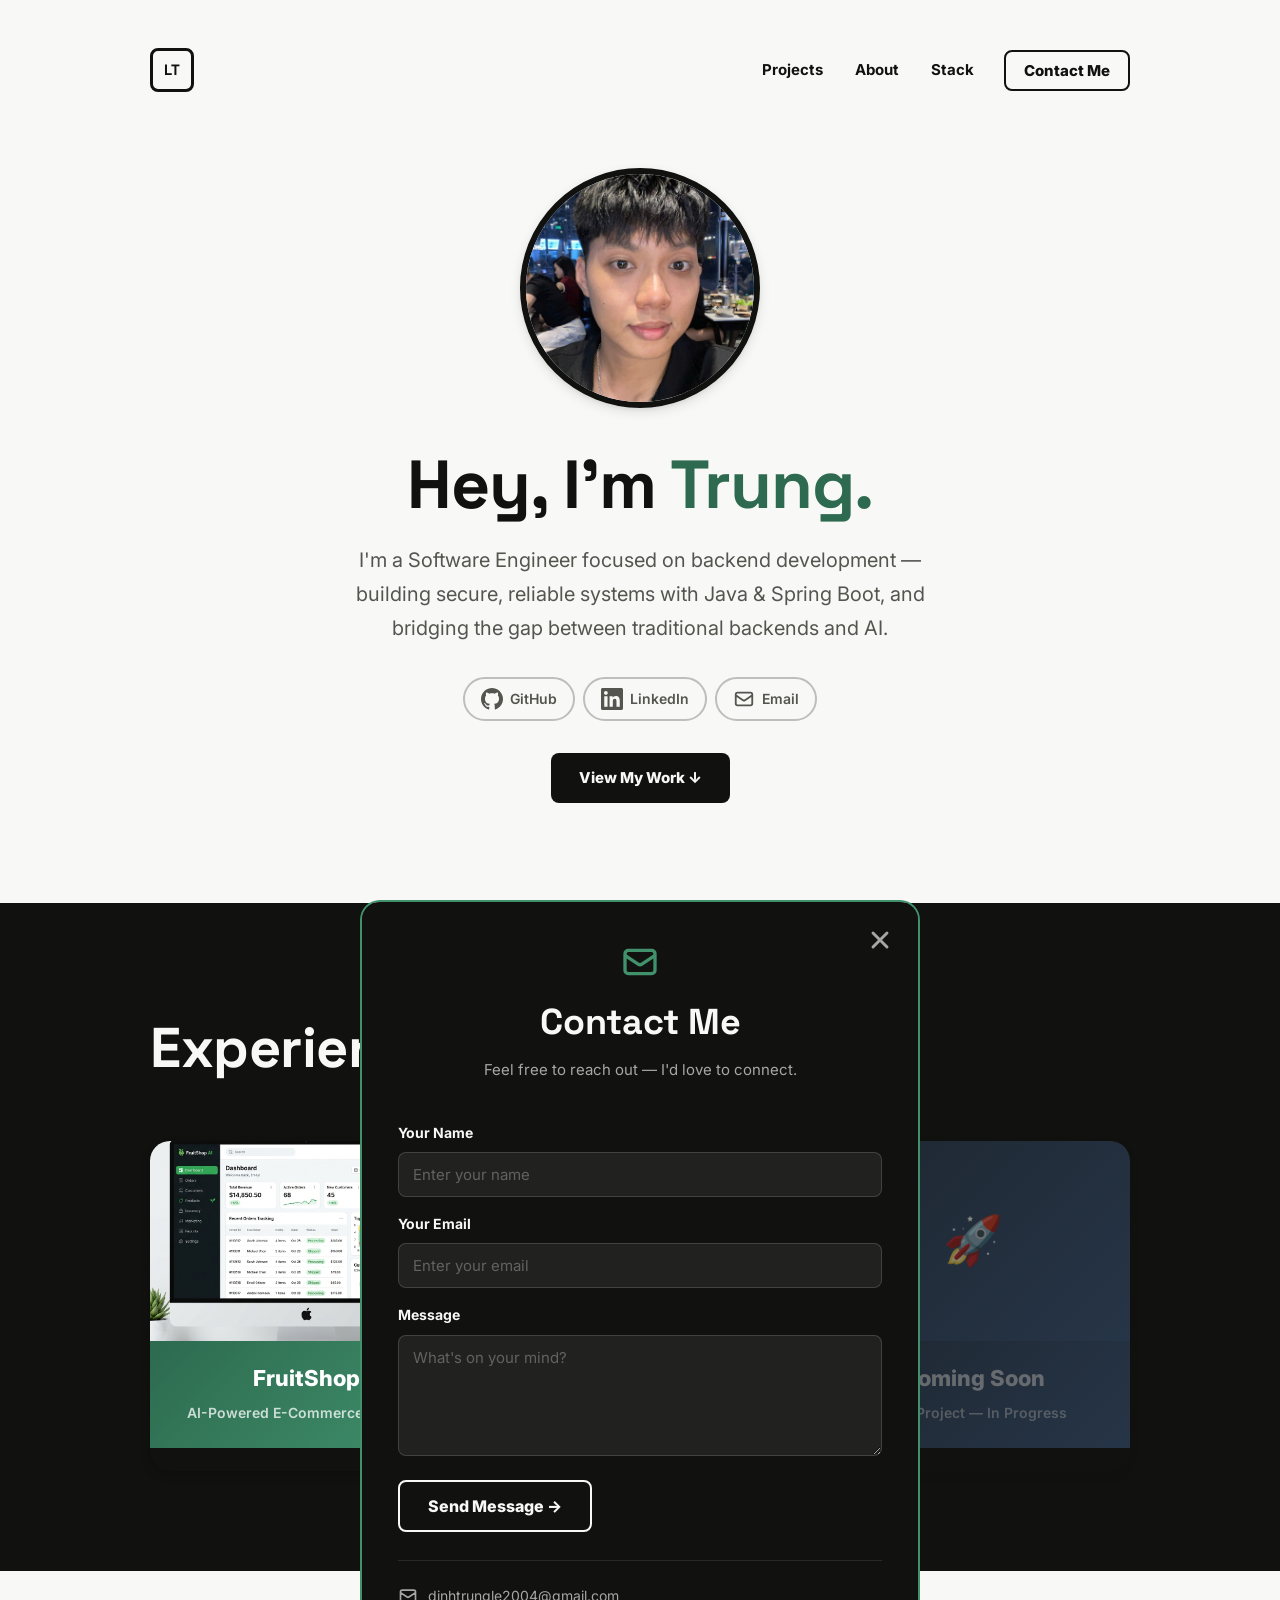
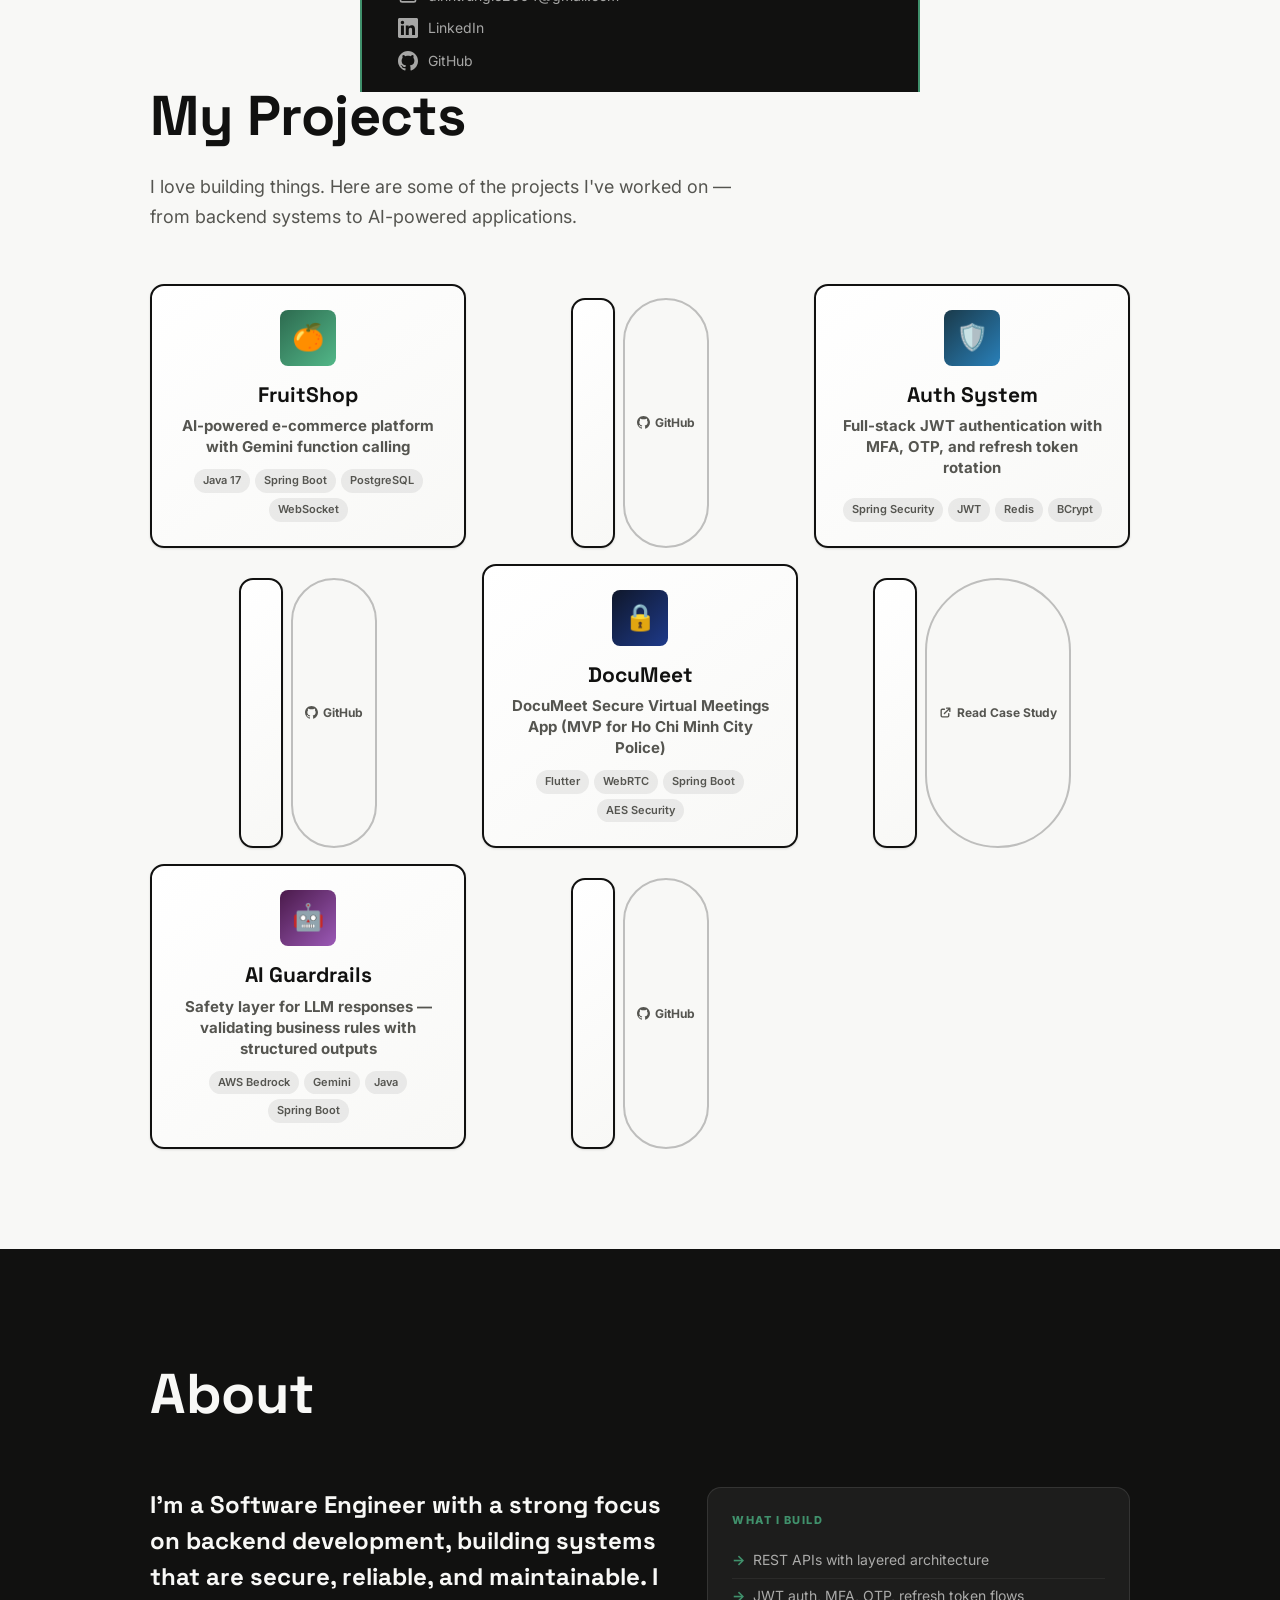
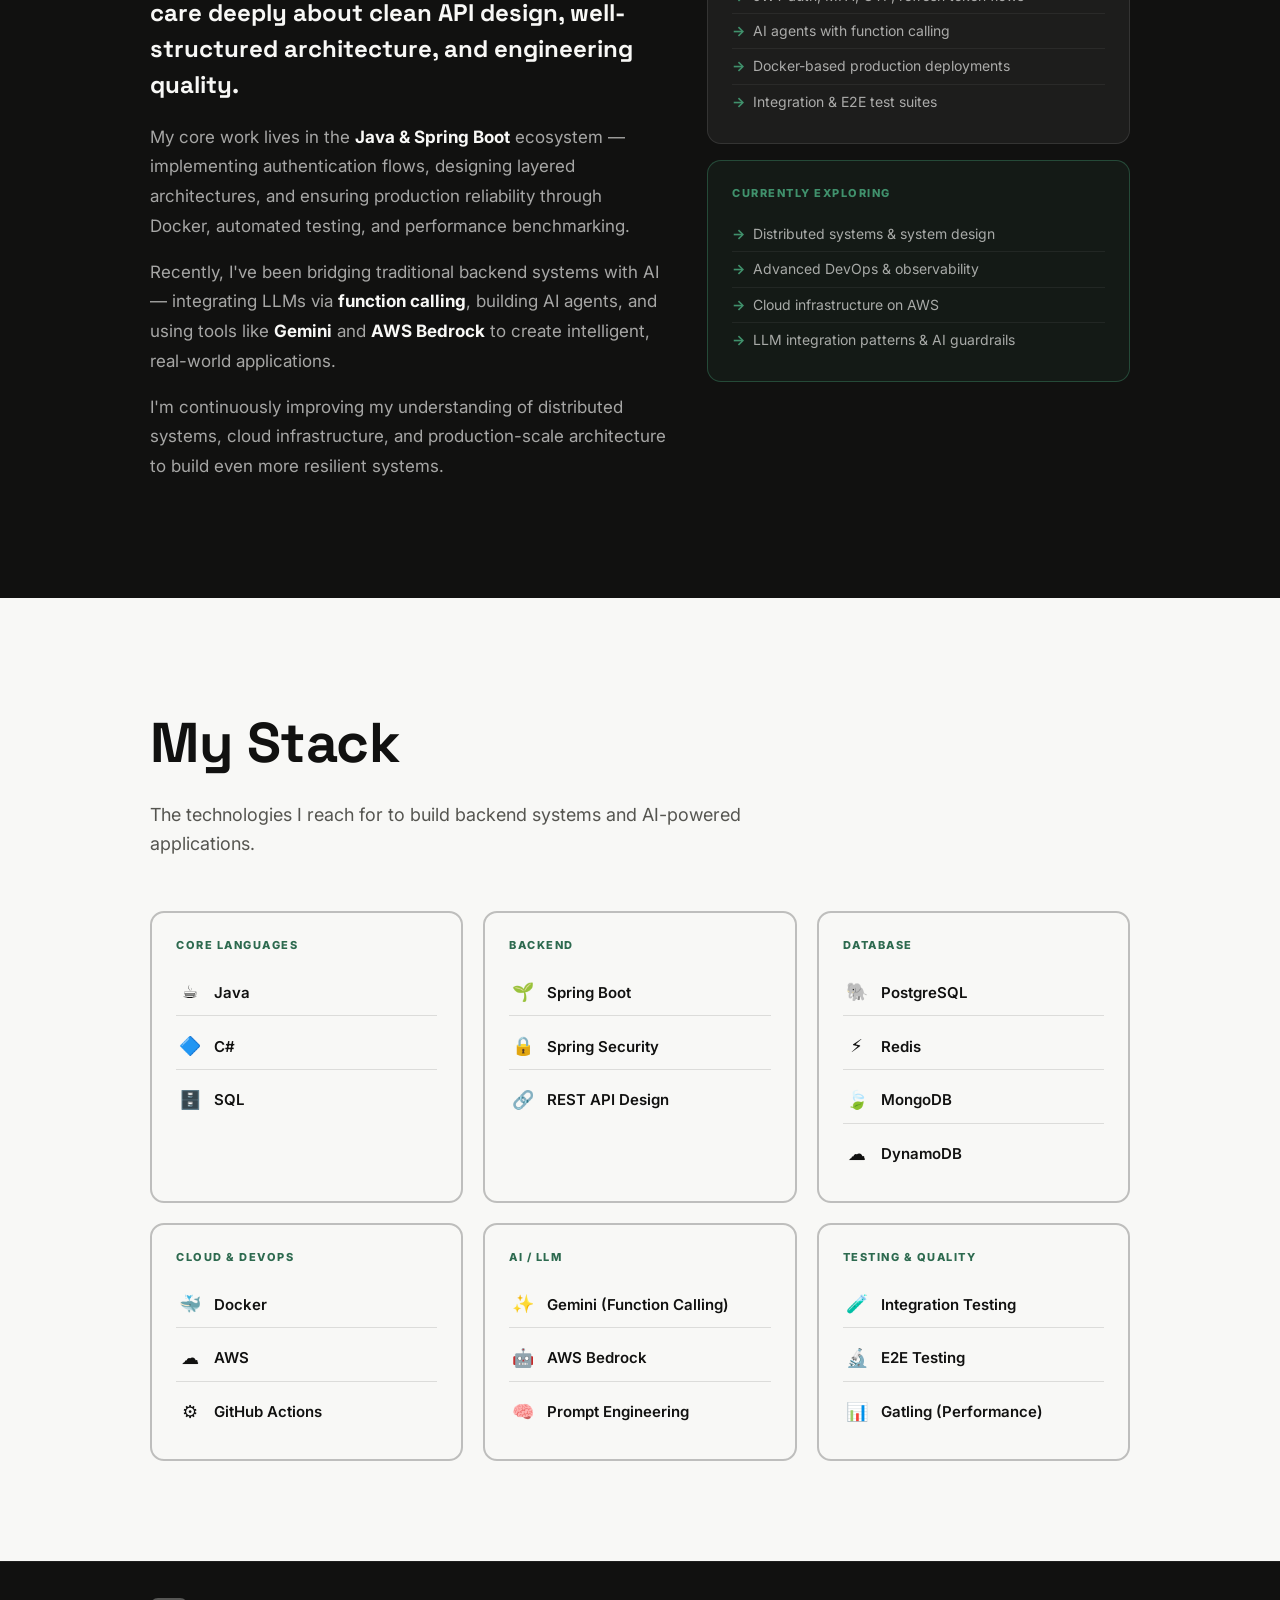
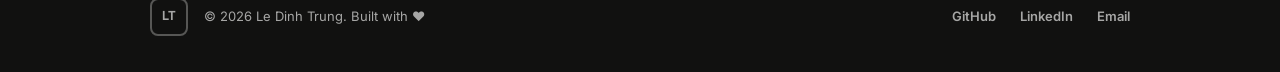
==== commit 9adfffff: "add exp section" ====
--- a/index.html
+++ b/index.html
@@ -1,20 +1,26 @@
 <!DOCTYPE html>
 <html lang="en">
+
 <head>
   <meta charset="UTF-8" />
   <meta name="viewport" content="width=device-width, initial-scale=1.0" />
-  <meta name="description" content="Le Dinh Trung — Software Engineer specializing in backend development with Java & Spring Boot. Building secure, reliable systems and AI-powered applications." />
+  <meta name="description"
+    content="Le Dinh Trung — Software Engineer specializing in backend development with Java & Spring Boot. Building secure, reliable systems and AI-powered applications." />
   <meta name="keywords" content="Le Dinh Trung, Backend Engineer, Java, Spring Boot, Software Engineer, Portfolio" />
   <meta name="author" content="Le Dinh Trung" />
   <meta property="og:title" content="Le Dinh Trung — Software Engineer" />
-  <meta property="og:description" content="Backend Engineer building secure systems and AI-powered applications with Java & Spring Boot." />
+  <meta property="og:description"
+    content="Backend Engineer building secure systems and AI-powered applications with Java & Spring Boot." />
   <meta property="og:type" content="website" />
   <title>Le Dinh Trung — Software Engineer</title>
   <link rel="preconnect" href="https://fonts.googleapis.com" />
   <link rel="preconnect" href="https://fonts.gstatic.com" crossorigin />
-  <link href="https://fonts.googleapis.com/css2?family=Inter:wght@400;500;600;700;800;900&family=Space+Grotesk:wght@400;500;600;700&display=swap" rel="stylesheet" />
+  <link
+    href="https://fonts.googleapis.com/css2?family=Inter:wght@400;500;600;700;800;900&family=Space+Grotesk:wght@400;500;600;700&display=swap"
+    rel="stylesheet" />
   <link rel="stylesheet" href="css/style.css" />
 </head>
+
 <body id="top">
 
   <!-- ========== STICKY NAV (shows on scroll) ========== -->
@@ -27,7 +33,8 @@
         <a href="#stack" class="nav-link">Stack</a>
         <button class="nav-contact-btn" onclick="openContact()" aria-label="Open contact panel">Contact Me</button>
       </div>
-      <button class="mobile-menu-btn" id="mobile-menu-btn" onclick="openMobileNav()" aria-label="Open menu" aria-expanded="false">
+      <button class="mobile-menu-btn" id="mobile-menu-btn" onclick="openMobileNav()" aria-label="Open menu"
+        aria-expanded="false">
         <span></span><span></span><span></span>
       </button>
     </div>
@@ -36,7 +43,8 @@
   <!-- ========== MOBILE NAV OVERLAY ========== -->
   <div id="mobile-nav" class="mobile-nav" role="dialog" aria-modal="true" aria-label="Mobile navigation">
     <button class="mobile-nav-close" onclick="closeMobileNav()" aria-label="Close menu">
-      <svg xmlns="http://www.w3.org/2000/svg" width="28" height="28" fill="none" viewBox="0 0 24 24" stroke="currentColor" stroke-width="2.5">
+      <svg xmlns="http://www.w3.org/2000/svg" width="28" height="28" fill="none" viewBox="0 0 24 24"
+        stroke="currentColor" stroke-width="2.5">
         <path stroke-linecap="round" stroke-linejoin="round" d="M6 18L18 6M6 6l12 12" />
       </svg>
     </button>
@@ -52,19 +60,23 @@
   <!-- ========== CONTACT PANEL ========== -->
   <div id="contact-panel" class="contact-panel" role="dialog" aria-modal="true" aria-label="Contact form">
     <button class="contact-close" onclick="closeContact()" aria-label="Close contact panel">
-      <svg xmlns="http://www.w3.org/2000/svg" width="28" height="28" fill="none" viewBox="0 0 24 24" stroke="currentColor" stroke-width="2.5">
+      <svg xmlns="http://www.w3.org/2000/svg" width="28" height="28" fill="none" viewBox="0 0 24 24"
+        stroke="currentColor" stroke-width="2.5">
         <path stroke-linecap="round" stroke-linejoin="round" d="M6 18L18 6M6 6l12 12" />
       </svg>
     </button>
     <div class="contact-panel-inner">
       <div class="contact-icon">
-        <svg xmlns="http://www.w3.org/2000/svg" width="40" height="40" fill="none" viewBox="0 0 24 24" stroke="currentColor" stroke-width="2">
-          <path stroke-linecap="round" stroke-linejoin="round" d="M3 8l7.89 5.26a2 2 0 002.22 0L21 8M5 19h14a2 2 0 002-2V7a2 2 0 00-2-2H5a2 2 0 00-2 2v10a2 2 0 002 2z" />
+        <svg xmlns="http://www.w3.org/2000/svg" width="40" height="40" fill="none" viewBox="0 0 24 24"
+          stroke="currentColor" stroke-width="2">
+          <path stroke-linecap="round" stroke-linejoin="round"
+            d="M3 8l7.89 5.26a2 2 0 002.22 0L21 8M5 19h14a2 2 0 002-2V7a2 2 0 00-2-2H5a2 2 0 00-2 2v10a2 2 0 002 2z" />
         </svg>
       </div>
       <h2 class="contact-title">Contact Me</h2>
       <p class="contact-subtitle">Feel free to reach out — I'd love to connect.</p>
-      <form class="contact-form" action="mailto:dinhtrungle2004@gmail.com" method="GET" enctype="text/plain" id="contact-form">
+      <form class="contact-form" action="mailto:dinhtrungle2004@gmail.com" method="GET" enctype="text/plain"
+        id="contact-form">
         <label for="contact-name">Your Name</label>
         <input type="text" id="contact-name" name="Your Name" placeholder="Enter your name" required />
         <label for="contact-email">Your Email</label>
@@ -75,15 +87,25 @@
       </form>
       <div class="contact-links">
         <a href="mailto:dinhtrungle2004@gmail.com" target="_blank" rel="noopener" aria-label="Email">
-          <svg xmlns="http://www.w3.org/2000/svg" width="20" height="20" fill="none" viewBox="0 0 24 24" stroke="currentColor" stroke-width="2"><path stroke-linecap="round" stroke-linejoin="round" d="M3 8l7.89 5.26a2 2 0 002.22 0L21 8M5 19h14a2 2 0 002-2V7a2 2 0 00-2-2H5a2 2 0 00-2 2v10a2 2 0 002 2z" /></svg>
+          <svg xmlns="http://www.w3.org/2000/svg" width="20" height="20" fill="none" viewBox="0 0 24 24"
+            stroke="currentColor" stroke-width="2">
+            <path stroke-linecap="round" stroke-linejoin="round"
+              d="M3 8l7.89 5.26a2 2 0 002.22 0L21 8M5 19h14a2 2 0 002-2V7a2 2 0 00-2-2H5a2 2 0 00-2 2v10a2 2 0 002 2z" />
+          </svg>
           dinhtrungle2004@gmail.com
         </a>
         <a href="https://www.linkedin.com/in/trung-wolford/" target="_blank" rel="noopener" aria-label="LinkedIn">
-          <svg xmlns="http://www.w3.org/2000/svg" width="20" height="20" viewBox="0 0 24 24" fill="currentColor"><path d="M20.447 20.452h-3.554v-5.569c0-1.328-.027-3.037-1.852-3.037-1.853 0-2.136 1.445-2.136 2.939v5.667H9.351V9h3.414v1.561h.046c.477-.9 1.637-1.85 3.37-1.85 3.601 0 4.267 2.37 4.267 5.455v6.286zM5.337 7.433c-1.144 0-2.063-.926-2.063-2.065 0-1.138.92-2.063 2.063-2.063 1.14 0 2.064.925 2.064 2.063 0 1.139-.925 2.065-2.064 2.065zm1.782 13.019H3.555V9h3.564v11.452zM22.225 0H1.771C.792 0 0 .774 0 1.729v20.542C0 23.227.792 24 1.771 24h20.451C23.2 24 24 23.227 24 22.271V1.729C24 .774 23.2 0 22.222 0h.003z"/></svg>
+          <svg xmlns="http://www.w3.org/2000/svg" width="20" height="20" viewBox="0 0 24 24" fill="currentColor">
+            <path
+              d="M20.447 20.452h-3.554v-5.569c0-1.328-.027-3.037-1.852-3.037-1.853 0-2.136 1.445-2.136 2.939v5.667H9.351V9h3.414v1.561h.046c.477-.9 1.637-1.85 3.37-1.85 3.601 0 4.267 2.37 4.267 5.455v6.286zM5.337 7.433c-1.144 0-2.063-.926-2.063-2.065 0-1.138.92-2.063 2.063-2.063 1.14 0 2.064.925 2.064 2.063 0 1.139-.925 2.065-2.064 2.065zm1.782 13.019H3.555V9h3.564v11.452zM22.225 0H1.771C.792 0 0 .774 0 1.729v20.542C0 23.227.792 24 1.771 24h20.451C23.2 24 24 23.227 24 22.271V1.729C24 .774 23.2 0 22.222 0h.003z" />
+          </svg>
           LinkedIn
         </a>
         <a href="https://github.com/TrungWolford" target="_blank" rel="noopener" aria-label="GitHub">
-          <svg xmlns="http://www.w3.org/2000/svg" width="20" height="20" viewBox="0 0 24 24" fill="currentColor"><path d="M12 0c-6.626 0-12 5.373-12 12 0 5.302 3.438 9.8 8.207 11.387.599.111.793-.261.793-.577v-2.234c-3.338.726-4.033-1.416-4.033-1.416-.546-1.387-1.333-1.756-1.333-1.756-1.089-.745.083-.729.083-.729 1.205.084 1.839 1.237 1.839 1.237 1.07 1.834 2.807 1.304 3.492.997.107-.775.418-1.305.762-1.604-2.665-.305-5.467-1.334-5.467-5.931 0-1.311.469-2.381 1.236-3.221-.124-.303-.535-1.524.117-3.176 0 0 1.008-.322 3.301 1.23.957-.266 1.983-.399 3.003-.404 1.02.005 2.047.138 3.006.404 2.291-1.552 3.297-1.23 3.297-1.23.653 1.653.242 2.874.118 3.176.77.84 1.235 1.911 1.235 3.221 0 4.609-2.807 5.624-5.479 5.921.43.372.823 1.102.823 2.222v3.293c0 .319.192.694.801.576 4.765-1.589 8.199-6.086 8.199-11.386 0-6.627-5.373-12-12-12z"/></svg>
+          <svg xmlns="http://www.w3.org/2000/svg" width="20" height="20" viewBox="0 0 24 24" fill="currentColor">
+            <path
+              d="M12 0c-6.626 0-12 5.373-12 12 0 5.302 3.438 9.8 8.207 11.387.599.111.793-.261.793-.577v-2.234c-3.338.726-4.033-1.416-4.033-1.416-.546-1.387-1.333-1.756-1.333-1.756-1.089-.745.083-.729.083-.729 1.205.084 1.839 1.237 1.839 1.237 1.07 1.834 2.807 1.304 3.492.997.107-.775.418-1.305.762-1.604-2.665-.305-5.467-1.334-5.467-5.931 0-1.311.469-2.381 1.236-3.221-.124-.303-.535-1.524.117-3.176 0 0 1.008-.322 3.301 1.23.957-.266 1.983-.399 3.003-.404 1.02.005 2.047.138 3.006.404 2.291-1.552 3.297-1.23 3.297-1.23.653 1.653.242 2.874.118 3.176.77.84 1.235 1.911 1.235 3.221 0 4.609-2.807 5.624-5.479 5.921.43.372.823 1.102.823 2.222v3.293c0 .319.192.694.801.576 4.765-1.589 8.199-6.086 8.199-11.386 0-6.627-5.373-12-12-12z" />
+          </svg>
           GitHub
         </a>
       </div>
@@ -110,33 +132,40 @@
 
       <div class="hero-content">
         <div class="hero-avatar-wrap">
-          <img
-            src="img/profile.png"
-            alt="Photo of Le Dinh Trung"
-            class="hero-avatar"
-            id="hero-avatar"
-            loading="eager"
-            onerror="this.src='img/profile-placeholder.svg'"
-          />
+          <img src="img/profile.jpg" alt="Photo of Le Dinh Trung" class="hero-avatar" id="hero-avatar" loading="eager"
+            onerror="this.src='img/profile-placeholder.svg'" />
         </div>
         <div class="hero-text fade-in-up">
           <h1 class="hero-greeting">
             Hey, I'm <span class="accent">Trung.</span>
           </h1>
           <p class="hero-intro">
-            I'm a Software Engineer focused on backend development — building secure, reliable systems with Java &amp; Spring Boot, and bridging the gap between traditional backends and AI.
+            I'm a Software Engineer focused on backend development — building secure, reliable systems with Java &amp;
+            Spring Boot, and bridging the gap between traditional backends and AI.
           </p>
           <div class="hero-socials">
-            <a href="https://github.com/TrungWolford" target="_blank" rel="noopener" class="social-link" aria-label="GitHub profile">
-              <svg xmlns="http://www.w3.org/2000/svg" width="22" height="22" viewBox="0 0 24 24" fill="currentColor"><path d="M12 0c-6.626 0-12 5.373-12 12 0 5.302 3.438 9.8 8.207 11.387.599.111.793-.261.793-.577v-2.234c-3.338.726-4.033-1.416-4.033-1.416-.546-1.387-1.333-1.756-1.333-1.756-1.089-.745.083-.729.083-.729 1.205.084 1.839 1.237 1.839 1.237 1.07 1.834 2.807 1.304 3.492.997.107-.775.418-1.305.762-1.604-2.665-.305-5.467-1.334-5.467-5.931 0-1.311.469-2.381 1.236-3.221-.124-.303-.535-1.524.117-3.176 0 0 1.008-.322 3.301 1.23.957-.266 1.983-.399 3.003-.404 1.02.005 2.047.138 3.006.404 2.291-1.552 3.297-1.23 3.297-1.23.653 1.653.242 2.874.118 3.176.77.84 1.235 1.911 1.235 3.221 0 4.609-2.807 5.624-5.479 5.921.43.372.823 1.102.823 2.222v3.293c0 .319.192.694.801.576 4.765-1.589 8.199-6.086 8.199-11.386 0-6.627-5.373-12-12-12z"/></svg>
+            <a href="https://github.com/TrungWolford" target="_blank" rel="noopener" class="social-link"
+              aria-label="GitHub profile">
+              <svg xmlns="http://www.w3.org/2000/svg" width="22" height="22" viewBox="0 0 24 24" fill="currentColor">
+                <path
+                  d="M12 0c-6.626 0-12 5.373-12 12 0 5.302 3.438 9.8 8.207 11.387.599.111.793-.261.793-.577v-2.234c-3.338.726-4.033-1.416-4.033-1.416-.546-1.387-1.333-1.756-1.333-1.756-1.089-.745.083-.729.083-.729 1.205.084 1.839 1.237 1.839 1.237 1.07 1.834 2.807 1.304 3.492.997.107-.775.418-1.305.762-1.604-2.665-.305-5.467-1.334-5.467-5.931 0-1.311.469-2.381 1.236-3.221-.124-.303-.535-1.524.117-3.176 0 0 1.008-.322 3.301 1.23.957-.266 1.983-.399 3.003-.404 1.02.005 2.047.138 3.006.404 2.291-1.552 3.297-1.23 3.297-1.23.653 1.653.242 2.874.118 3.176.77.84 1.235 1.911 1.235 3.221 0 4.609-2.807 5.624-5.479 5.921.43.372.823 1.102.823 2.222v3.293c0 .319.192.694.801.576 4.765-1.589 8.199-6.086 8.199-11.386 0-6.627-5.373-12-12-12z" />
+              </svg>
               GitHub
             </a>
-            <a href="https://www.linkedin.com/in/trung-wolford/" target="_blank" rel="noopener" class="social-link" aria-label="LinkedIn profile">
-              <svg xmlns="http://www.w3.org/2000/svg" width="22" height="22" viewBox="0 0 24 24" fill="currentColor"><path d="M20.447 20.452h-3.554v-5.569c0-1.328-.027-3.037-1.852-3.037-1.853 0-2.136 1.445-2.136 2.939v5.667H9.351V9h3.414v1.561h.046c.477-.9 1.637-1.85 3.37-1.85 3.601 0 4.267 2.37 4.267 5.455v6.286zM5.337 7.433c-1.144 0-2.063-.926-2.063-2.065 0-1.138.92-2.063 2.063-2.063 1.14 0 2.064.925 2.064 2.063 0 1.139-.925 2.065-2.064 2.065zm1.782 13.019H3.555V9h3.564v11.452zM22.225 0H1.771C.792 0 0 .774 0 1.729v20.542C0 23.227.792 24 1.771 24h20.451C23.2 24 24 23.227 24 22.271V1.729C24 .774 23.2 0 22.222 0h.003z"/></svg>
+            <a href="https://www.linkedin.com/in/trung-wolford/" target="_blank" rel="noopener" class="social-link"
+              aria-label="LinkedIn profile">
+              <svg xmlns="http://www.w3.org/2000/svg" width="22" height="22" viewBox="0 0 24 24" fill="currentColor">
+                <path
+                  d="M20.447 20.452h-3.554v-5.569c0-1.328-.027-3.037-1.852-3.037-1.853 0-2.136 1.445-2.136 2.939v5.667H9.351V9h3.414v1.561h.046c.477-.9 1.637-1.85 3.37-1.85 3.601 0 4.267 2.37 4.267 5.455v6.286zM5.337 7.433c-1.144 0-2.063-.926-2.063-2.065 0-1.138.92-2.063 2.063-2.063 1.14 0 2.064.925 2.064 2.063 0 1.139-.925 2.065-2.064 2.065zm1.782 13.019H3.555V9h3.564v11.452zM22.225 0H1.771C.792 0 0 .774 0 1.729v20.542C0 23.227.792 24 1.771 24h20.451C23.2 24 24 23.227 24 22.271V1.729C24 .774 23.2 0 22.222 0h.003z" />
+              </svg>
               LinkedIn
             </a>
             <a href="mailto:dinhtrungle2004@gmail.com" class="social-link" aria-label="Send email">
-              <svg xmlns="http://www.w3.org/2000/svg" width="22" height="22" fill="none" viewBox="0 0 24 24" stroke="currentColor" stroke-width="2"><path stroke-linecap="round" stroke-linejoin="round" d="M3 8l7.89 5.26a2 2 0 002.22 0L21 8M5 19h14a2 2 0 002-2V7a2 2 0 00-2-2H5a2 2 0 00-2 2v10a2 2 0 002 2z" /></svg>
+              <svg xmlns="http://www.w3.org/2000/svg" width="22" height="22" fill="none" viewBox="0 0 24 24"
+                stroke="currentColor" stroke-width="2">
+                <path stroke-linecap="round" stroke-linejoin="round"
+                  d="M3 8l7.89 5.26a2 2 0 002.22 0L21 8M5 19h14a2 2 0 002-2V7a2 2 0 00-2-2H5a2 2 0 00-2 2v10a2 2 0 002 2z" />
+              </svg>
               Email
             </a>
           </div>
@@ -146,10 +175,10 @@
     </div>
   </header>
 
-  <!-- ========== FEATURED WORK ========== -->
+  <!-- ========== EXPERIENCE WORK ========== -->
   <section id="featured" class="section-dark featured-section" aria-label="Featured work">
     <div class="container">
-      <h2 class="section-title section-title--light">Featured Work</h2>
+      <h2 class="section-title section-title--light">Experience Work</h2>
       <div class="featured-grid" id="featured-grid">
         <!-- Populated by JS -->
       </div>
@@ -160,7 +189,8 @@
   <section id="projects" class="section-light" aria-label="All projects">
     <div class="container">
       <h2 class="section-title">My Projects</h2>
-      <p class="section-subtitle">I love building things. Here are some of the projects I've worked on — from backend systems to AI-powered applications.</p>
+      <p class="section-subtitle">I love building things. Here are some of the projects I've worked on — from backend
+        systems to AI-powered applications.</p>
       <div class="projects-grid" id="projects-grid">
         <!-- Populated by JS -->
       </div>
@@ -174,16 +204,23 @@
       <div class="about-grid">
         <div class="about-text">
           <p class="about-intro">
-            I'm a Software Engineer with a strong focus on backend development, building systems that are secure, reliable, and maintainable. I care deeply about clean API design, well-structured architecture, and engineering quality.
+            I'm a Software Engineer with a strong focus on backend development, building systems that are secure,
+            reliable, and maintainable. I care deeply about clean API design, well-structured architecture, and
+            engineering quality.
           </p>
           <p class="about-body">
-            My core work lives in the <strong>Java & Spring Boot</strong> ecosystem — implementing authentication flows, designing layered architectures, and ensuring production reliability through Docker, automated testing, and performance benchmarking.
+            My core work lives in the <strong>Java & Spring Boot</strong> ecosystem — implementing authentication flows,
+            designing layered architectures, and ensuring production reliability through Docker, automated testing, and
+            performance benchmarking.
           </p>
           <p class="about-body">
-            Recently, I've been bridging traditional backend systems with AI — integrating LLMs via <strong>function calling</strong>, building AI agents, and using tools like <strong>Gemini</strong> and <strong>AWS Bedrock</strong> to create intelligent, real-world applications.
+            Recently, I've been bridging traditional backend systems with AI — integrating LLMs via <strong>function
+              calling</strong>, building AI agents, and using tools like <strong>Gemini</strong> and <strong>AWS
+              Bedrock</strong> to create intelligent, real-world applications.
           </p>
           <p class="about-body">
-            I'm continuously improving my understanding of distributed systems, cloud infrastructure, and production-scale architecture to build even more resilient systems.
+            I'm continuously improving my understanding of distributed systems, cloud infrastructure, and
+            production-scale architecture to build even more resilient systems.
           </p>
         </div>
         <div class="about-focus">
@@ -231,7 +268,8 @@
       </div>
       <div class="footer-links">
         <a href="https://github.com/TrungWolford" target="_blank" rel="noopener" aria-label="GitHub">GitHub</a>
-        <a href="https://www.linkedin.com/in/trung-wolford/" target="_blank" rel="noopener" aria-label="LinkedIn">LinkedIn</a>
+        <a href="https://www.linkedin.com/in/trung-wolford/" target="_blank" rel="noopener"
+          aria-label="LinkedIn">LinkedIn</a>
         <a href="mailto:dinhtrungle2004@gmail.com" aria-label="Email">Email</a>
       </div>
     </div>
@@ -240,4 +278,5 @@
   <script src="js/data.js"></script>
   <script src="js/main.js"></script>
 </body>
-</html>
+
+</html>
--- a/css/style.css
+++ b/css/style.css
@@ -1131,3 +1131,206 @@
     font-size: 13px;
   }
 }
+
+/* ===========================
+   DOCUMEET CASE STUDY PAGE
+=========================== */
+.documeet-header {
+  padding: clamp(50px, 7vw, 90px) 0 50px;
+  background: radial-gradient(circle at 50% 0%, rgba(30, 58, 138, 0.22), transparent 70%), var(--bg-dark);
+  color: var(--text-light);
+  text-align: center;
+  border-bottom: 1px solid rgba(255, 255, 255, 0.1);
+}
+
+.documeet-back-btn {
+  display: inline-flex;
+  align-items: center;
+  gap: 8px;
+  padding: 10px 20px;
+  background: rgba(255, 255, 255, 0.08);
+  color: var(--text-light);
+  border: 1px solid rgba(255, 255, 255, 0.18);
+  border-radius: var(--radius-full);
+  font-weight: 600;
+  font-size: 14px;
+  margin-bottom: 28px;
+  transition: all var(--transition-fast);
+}
+
+.documeet-back-btn:hover {
+  background: var(--accent);
+  border-color: var(--accent-light);
+  color: #ffffff;
+  transform: translateX(-4px);
+}
+
+.documeet-badge {
+  display: inline-block;
+  padding: 6px 16px;
+  background: rgba(45, 106, 79, 0.25);
+  color: var(--accent-light);
+  border: 1px solid rgba(82, 183, 136, 0.4);
+  border-radius: var(--radius-full);
+  font-size: 13px;
+  font-weight: 700;
+  text-transform: uppercase;
+  letter-spacing: 0.8px;
+  margin-bottom: 20px;
+}
+
+.documeet-title {
+  font-family: var(--font-display);
+  font-weight: 800;
+  font-size: clamp(34px, 5.5vw, 56px);
+  color: var(--text-light);
+  line-height: 1.15;
+  margin-bottom: 18px;
+  letter-spacing: -0.5px;
+}
+
+.documeet-subtitle {
+  font-size: clamp(16px, 2.2vw, 20px);
+  color: var(--text-light-muted);
+  max-width: 780px;
+  margin: 0 auto 40px;
+  line-height: 1.6;
+}
+
+.documeet-hero-img-container {
+  max-width: 940px;
+  margin: 0 auto;
+  border-radius: var(--radius-lg);
+  overflow: hidden;
+  box-shadow: 0 24px 60px rgba(0, 0, 0, 0.45);
+  border: 1px solid rgba(255, 255, 255, 0.15);
+  background: var(--bg-dark);
+}
+
+.documeet-hero-img-container img {
+  width: 100%;
+  height: auto;
+  display: block;
+}
+
+/* Alternating Rows Section */
+.documeet-content-section {
+  padding: clamp(60px, 8vw, 100px) 0;
+  background: var(--bg-light);
+}
+
+.alternating-container {
+  display: flex;
+  flex-direction: column;
+  gap: 48px;
+}
+
+.alternating-row {
+  display: grid;
+  grid-template-columns: 1fr 1fr;
+  gap: 48px;
+  align-items: center;
+  background: #ffffff;
+  padding: 36px;
+  border-radius: var(--radius-lg);
+  border: 1px solid var(--border-light);
+  box-shadow: var(--shadow-md);
+  transition: transform var(--transition-base), box-shadow var(--transition-base);
+}
+
+.alternating-row:hover {
+  transform: translateY(-4px);
+  box-shadow: var(--shadow-lg);
+}
+
+.row-img-wrapper {
+  width: 100%;
+  border-radius: var(--radius-md);
+  overflow: hidden;
+  box-shadow: var(--shadow-sm);
+  background: var(--bg-dark);
+  border: 1px solid var(--border-light);
+}
+
+.row-img-wrapper img {
+  width: 100%;
+  height: 340px;
+  object-fit: cover;
+  display: block;
+  transition: transform var(--transition-slow);
+}
+
+.alternating-row:hover .row-img-wrapper img {
+  transform: scale(1.03);
+}
+
+.row-text-content {
+  display: flex;
+  flex-direction: column;
+  justify-content: center;
+}
+
+.row-tag {
+  display: inline-flex;
+  align-items: center;
+  gap: 6px;
+  font-family: var(--font-display);
+  font-weight: 700;
+  font-size: 13px;
+  color: var(--accent);
+  text-transform: uppercase;
+  letter-spacing: 1px;
+  margin-bottom: 12px;
+}
+
+.row-heading {
+  font-family: var(--font-display);
+  font-weight: 800;
+  font-size: clamp(20px, 2.8vw, 26px);
+  color: var(--text-primary);
+  line-height: 1.3;
+  margin-bottom: 16px;
+}
+
+.row-desc {
+  font-size: clamp(15px, 1.8vw, 17px);
+  color: var(--text-secondary);
+  line-height: 1.7;
+  margin-bottom: 20px;
+}
+
+.row-badges {
+  display: flex;
+  flex-wrap: wrap;
+  gap: 8px;
+}
+
+.row-badge-item {
+  padding: 5px 14px;
+  background: rgba(45, 106, 79, 0.08);
+  color: var(--accent);
+  border-radius: var(--radius-full);
+  font-size: 13px;
+  font-weight: 600;
+  border: 1px solid rgba(45, 106, 79, 0.15);
+}
+
+@media (max-width: 900px) {
+  .alternating-row {
+    grid-template-columns: 1fr !important;
+    gap: 28px;
+    padding: 24px;
+  }
+  
+  .alternating-row.reverse .row-text-content {
+    order: 2;
+  }
+  .alternating-row.reverse .row-img-wrapper {
+    order: 1;
+  }
+  
+  .row-img-wrapper img {
+    height: 250px;
+  }
+}
+
